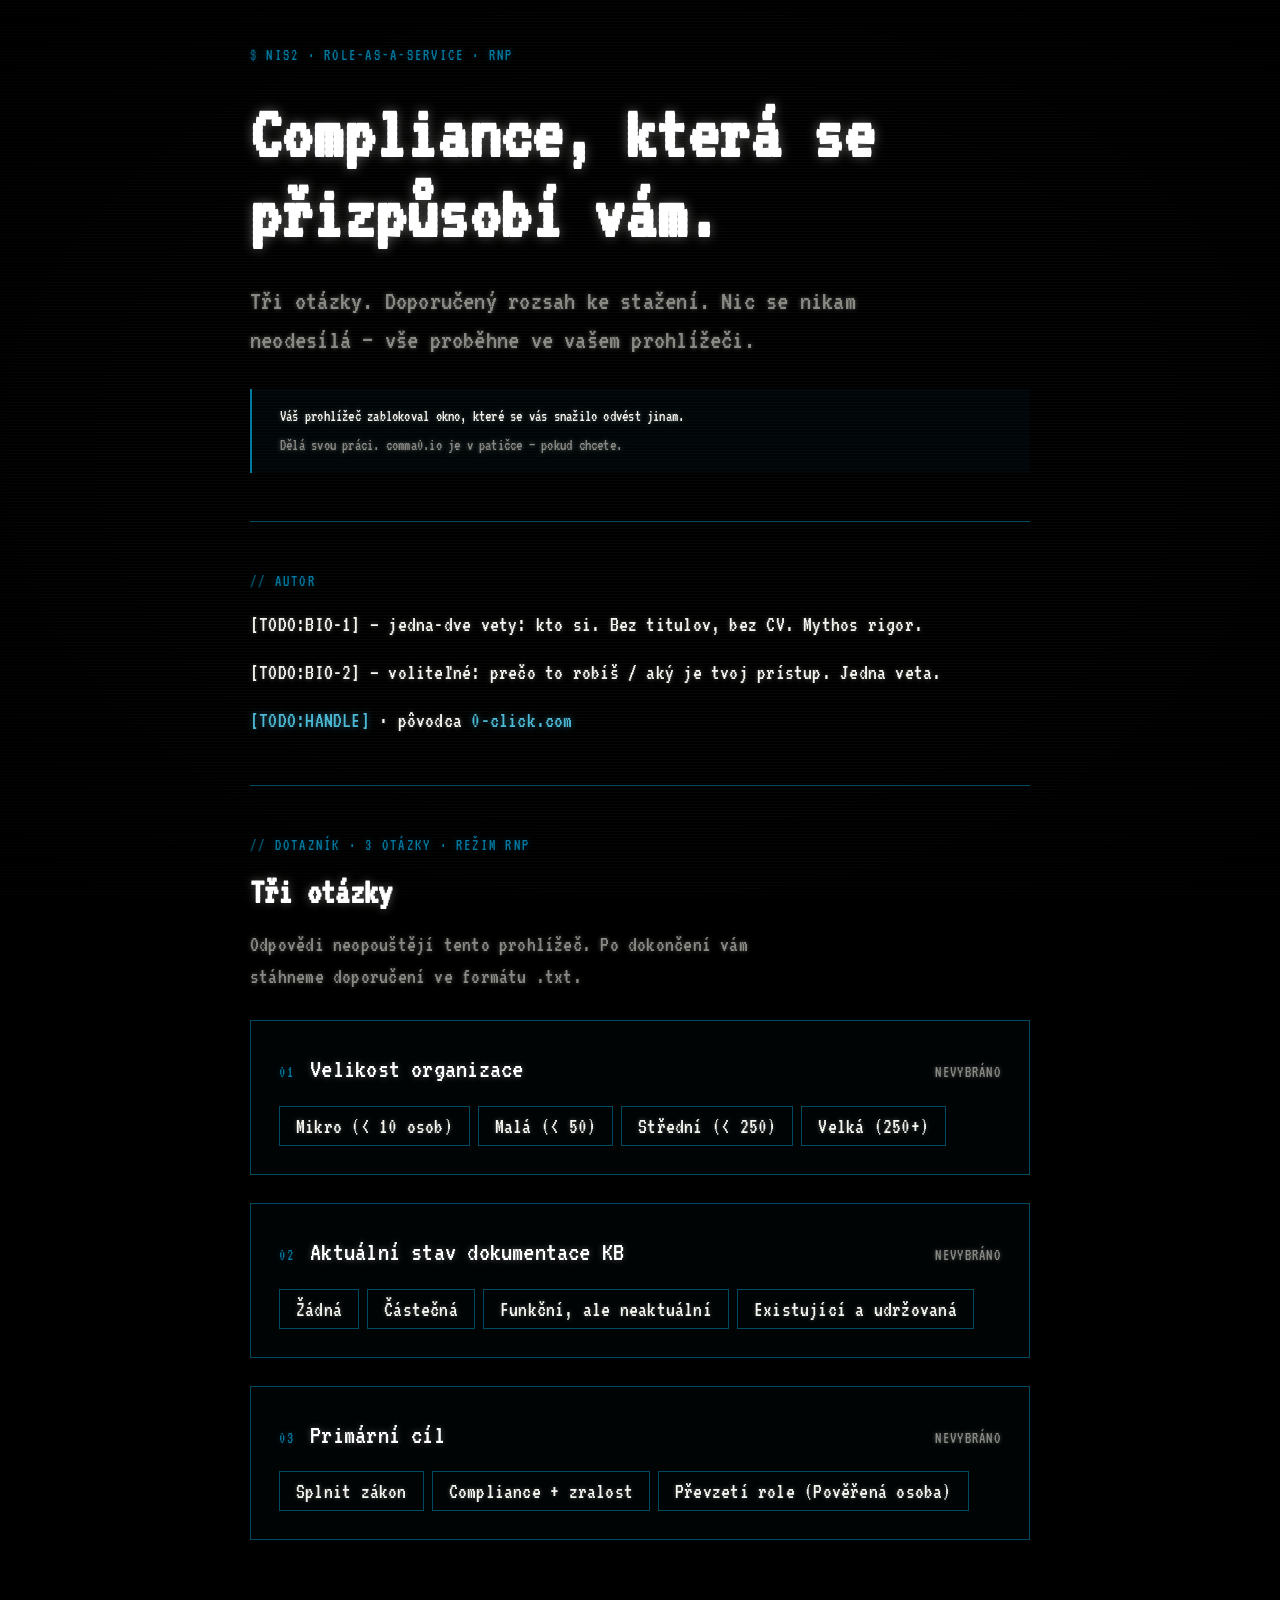
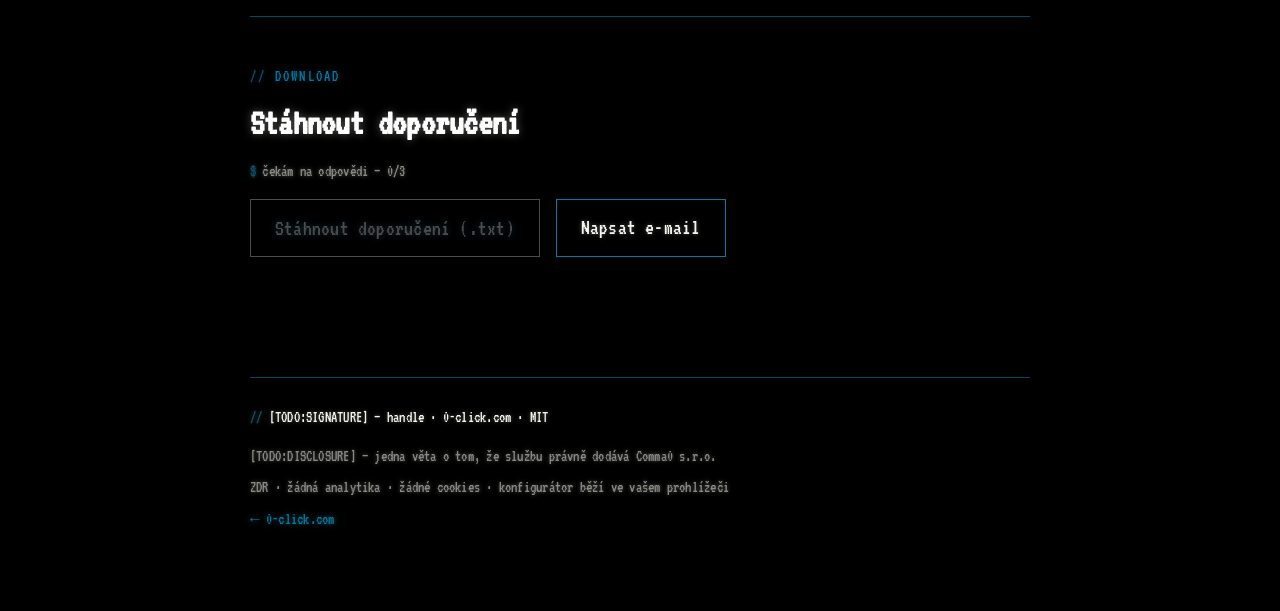
==== cooperation/index.html @ aefe3c25 "feat(cooperation): Phase 1 — 3Q RNP wizard, popup mirror, shell terminal - /cooperation: author one-" ====
<!DOCTYPE html>
<html lang="cs">
<head>
<meta charset="UTF-8">
<meta name="viewport" content="width=device-width, initial-scale=1.0, viewport-fit=cover">
<meta name="theme-color" content="#000000">
<meta name="referrer" content="no-referrer">
<meta name="description" content="NIS2 · Role-as-a-Service · RNP. Tři otázky. Doporučení ke stažení. Nic se nikam neodesílá.">
<title>cooperation · 0-click.com</title>

<!--
  ════════════════════════════════════════════════════════════════
  /cooperation — Phase 1.
  Sister surface of /index.html. Same hand. Different job.

  Root artifact at 0-click.com demonstrates the fingerprint
  mechanism for free — pochopenie. This page asks three questions
  and downloads a tailored NIS2 (RNP regime) recommendation —
  vykonávanie. Same author thread.

  Phase 1 scope:  shell + 3-question wizard + downloadable
                  recommendation with NIS2 mapping. RNP regime
                  locked.
  Phase 2 scope:  service catalog + per-input recommendation
                  matrix populated by author. Phase 1 output
                  contains placeholder block for Phase 2 content.

  ZDR holds: nothing logs, nothing persists, nothing leaves the
  browser. Configurator state lives in memory only. TXT export
  is a Blob URL, never touches the wire.

  Ironic-mirror popup: on load, page attempts to open comma0.io
  in a new window. Modern browsers block the popup; page names
  what happened. Permissive path closes window + acknowledges
  the leak openly. Magician's principle — never lie, allow
  interpretation. See DECISIONS 2026-05-21.
  ════════════════════════════════════════════════════════════════
-->

<link rel="stylesheet" href="/cooperation/cooperation.css">
</head>
<body>

<main class="wrap">

<!-- ─── HERO ─────────────────────────────────────────────────── -->
<section class="hero">
  <span class="hero-kicker">NIS2 · ROLE-AS-A-SERVICE · RNP</span>
  <h1 class="hero-title">Compliance, která se přizpůsobí vám.</h1>
  <p class="hero-sub">Tři otázky. Doporučený rozsah ke stažení. Nic se nikam neodesílá — vše proběhne ve vašem prohlížeči.</p>

  <!-- Ironic mirror note. Populated by JS on popup-block detection. -->
  <div class="mirror-note" id="mirrorNote" data-shown="0" data-variant="blocked" aria-live="polite"></div>
</section>

<!-- ─── BIO ──────────────────────────────────────────────────── -->
<section class="section">
  <span class="tag">autor</span>
  <div class="bio">
    <p>[TODO:BIO-1] — jedna-dve vety: kto si. Bez titulov, bez CV. Mythos rigor.</p>
    <p>[TODO:BIO-2] — voliteľné: prečo to robíš / aký je tvoj prístup. Jedna veta.</p>
    <p><span class="handle">[TODO:HANDLE]</span> · pôvodca <a href="/">0-click.com</a></p>
  </div>
</section>

<!-- ─── CONFIGURATOR — 3 questions ──────────────────────────── -->
<section class="section">
  <span class="tag">dotazník · 3 otázky · režim rnp</span>
  <h2 class="section-title h2">Tři otázky</h2>
  <p class="sub">Odpovědi neopouštějí tento prohlížeč. Po dokončení vám stáhneme doporučení ve formátu .txt.</p>

  <!-- Q1: velikost -->
  <div class="cfg-step" data-input="size" data-answered="0">
    <div class="cfg-step-head">
      <span class="cfg-step-num">01</span>
      <span class="cfg-step-label">Velikost organizace</span>
      <span class="cfg-step-value" data-set="0">nevybráno</span>
    </div>
    <div class="cfg-options">
      <button class="cfg-opt" data-value="micro"  data-selected="0">Mikro (&lt; 10 osob)</button>
      <button class="cfg-opt" data-value="small"  data-selected="0">Malá (&lt; 50)</button>
      <button class="cfg-opt" data-value="medium" data-selected="0">Střední (&lt; 250)</button>
      <button class="cfg-opt" data-value="large"  data-selected="0">Velká (250+)</button>
    </div>
  </div>

  <!-- Q2: aktuální stav dokumentace -->
  <div class="cfg-step" data-input="docs" data-answered="0">
    <div class="cfg-step-head">
      <span class="cfg-step-num">02</span>
      <span class="cfg-step-label">Aktuální stav dokumentace KB</span>
      <span class="cfg-step-value" data-set="0">nevybráno</span>
    </div>
    <div class="cfg-options">
      <button class="cfg-opt" data-value="none"      data-selected="0">Žádná</button>
      <button class="cfg-opt" data-value="partial"   data-selected="0">Částečná</button>
      <button class="cfg-opt" data-value="outdated"  data-selected="0">Funkční, ale neaktuální</button>
      <button class="cfg-opt" data-value="maintained" data-selected="0">Existující a udržovaná</button>
    </div>
  </div>

  <!-- Q3: primární cíl -->
  <div class="cfg-step" data-input="goal" data-answered="0">
    <div class="cfg-step-head">
      <span class="cfg-step-num">03</span>
      <span class="cfg-step-label">Primární cíl</span>
      <span class="cfg-step-value" data-set="0">nevybráno</span>
    </div>
    <div class="cfg-options">
      <button class="cfg-opt" data-value="compliance" data-selected="0">Splnit zákon</button>
      <button class="cfg-opt" data-value="maturity"   data-selected="0">Compliance + zralost</button>
      <button class="cfg-opt" data-value="role"       data-selected="0">Převzetí role (Pověřená osoba)</button>
    </div>
  </div>
</section>

<!-- ─── DOWNLOAD ──────────────────────────────────────────────── -->
<section class="section">
  <span class="tag">download</span>
  <h2 class="section-title h2">Stáhnout doporučení</h2>
  <p class="dl-state" id="dlState">čekám na odpovědi — 0/3</p>
  <div class="cta-row">
    <button class="btn btn-primary" id="btnExport" disabled>Stáhnout doporučení (.txt)</button>
    <a class="btn" href="mailto:[TODO:EMAIL]?subject=cooperation%20%C2%B7%200-click.com">Napsat e-mail</a>
  </div>
</section>

<!-- ─── FOOTER ────────────────────────────────────────────────── -->
<footer class="footer">
  <div class="sig">[TODO:SIGNATURE] — handle · 0-click.com · MIT</div>
  <p>[TODO:DISCLOSURE] — jedna věta o tom, že službu právně dodává Comma0 s.r.o.</p>
  <p>ZDR · žádná analytika · žádné cookies · konfigurátor běží ve vašem prohlížeči</p>
  <p><a href="/">← 0-click.com</a></p>
</footer>

</main>

<script src="/cooperation/cooperation.js" defer></script>

</body>
</html>
---- cooperation/cooperation.css ----
/* ════════════════════════════════════════════════════════════════
   /cooperation — Phase 1.
   Shell terminal aesthetic (matches root 0-click.com).
   Self-hosted VT323, phosphor + MKB-white palette, scanlines.
   Mobile-first. ZDR-clean. No inline styles, no external fetches.
   ════════════════════════════════════════════════════════════════ */

@font-face {
  font-family: 'VT323';
  src: url('/fonts/VT323-Regular.ttf') format('truetype');
  font-weight: 400;
  font-style: normal;
  font-display: swap;
}

/* ─── canonical palette (mirrors root index.html :root) ─────────── */
:root {
  --mkb-white: #F5F5F0;
  --mkb-white-bright: #FFFFFF;
  --mkb-white-dim: #8A8A85;
  --phosphor: #007AA1;
  --phosphor-bright: #4DB8D4;
  --phosphor-dim: #004A61;
  --user-red: #FF3344;
  --option-blue: #4DB8FF;
  --amber: #F5B800;
  --bg: #000000;

  --mkb-glow: rgba(245, 245, 240, 0.35);
  --phosphor-glow: rgba(0, 122, 161, 0.4);
  --bright-glow: rgba(77, 184, 212, 0.5);
  --red-glow: rgba(255, 51, 68, 0.55);
  --blue-glow: rgba(77, 184, 255, 0.5);
  --amber-glow: rgba(245, 184, 0, 0.45);

  --font: 'VT323', 'Courier New', 'Liberation Mono', monospace;

  --fs-tag:   clamp(13px, 3.4vw, 16px);
  --fs-body:  clamp(18px, 4.6vw, 22px);
  --fs-h3:    clamp(22px, 5.5vw, 28px);
  --fs-h2:    clamp(26px, 6.5vw, 36px);
  --fs-h1:    clamp(32px, 8vw, 52px);
  --fs-hero:  clamp(38px, 11vw, 78px);

  --space:    16px;
  --space-2x: 28px;
  --space-3x: 48px;
  --space-4x: 72px;

  --wrap-max: 780px;
}

/* ─── reset / base ─────────────────────────────────────────────── */
* { box-sizing: border-box; margin: 0; padding: 0; }
html, body { background: var(--bg); color-scheme: dark; min-height: 100vh; }
body {
  color: var(--mkb-white);
  font-family: var(--font);
  font-size: var(--fs-body);
  line-height: 1.45;
  letter-spacing: 0.01em;
  text-shadow: 0 0 4px var(--mkb-glow);
  -webkit-text-size-adjust: 100%;
  position: relative;
  padding: var(--space) var(--space) var(--space-4x);
}

/* discrete scanline overlay — read but do not announce */
body::before {
  content: "";
  position: fixed;
  inset: 0;
  background: repeating-linear-gradient(
    to bottom,
    rgba(255,255,255,0.022) 0px,
    rgba(255,255,255,0.022) 1px,
    transparent 1px,
    transparent 3px
  );
  pointer-events: none;
  z-index: 1;
}

/* vignette */
body::after {
  content: "";
  position: fixed;
  inset: 0;
  background: radial-gradient(ellipse at center, transparent 60%, rgba(0,0,0,0.65) 100%);
  pointer-events: none;
  z-index: 1;
}

a {
  color: var(--phosphor-bright);
  text-decoration: none;
  text-shadow: 0 0 6px var(--bright-glow);
}
a:hover { color: var(--mkb-white-bright); }

/* ─── layout ───────────────────────────────────────────────────── */
.wrap {
  max-width: var(--wrap-max);
  margin: 0 auto;
  position: relative;
  z-index: 2;
}

.section {
  padding: var(--space-3x) 0;
  border-top: 1px solid var(--phosphor-dim);
}
.section:first-of-type { border-top: 0; padding-top: var(--space-2x); }

/* ─── tag pattern (mono // prefix) ─────────────────────────────── */
.tag {
  font-size: var(--fs-tag);
  color: var(--phosphor);
  text-shadow: 0 0 6px var(--phosphor-glow);
  letter-spacing: 0.14em;
  text-transform: uppercase;
  margin-bottom: var(--space);
  display: block;
}
.tag::before { content: "// "; opacity: 0.7; }

.h1, h1.section-title {
  font-size: var(--fs-h1);
  color: var(--mkb-white-bright);
  text-shadow: 0 0 10px var(--mkb-glow);
  line-height: 1.05;
  margin-bottom: var(--space);
}
.h2, h2.section-title {
  font-size: var(--fs-h2);
  color: var(--mkb-white-bright);
  text-shadow: 0 0 8px var(--mkb-glow);
  line-height: 1.1;
  margin-bottom: var(--space);
}
.sub {
  font-size: var(--fs-body);
  color: var(--mkb-white-dim);
  max-width: 60ch;
  margin-bottom: var(--space-2x);
}

/* ─── hero ─────────────────────────────────────────────────────── */
.hero { padding: var(--space-2x) 0 var(--space-3x); }
.hero-kicker {
  font-size: var(--fs-tag);
  color: var(--phosphor);
  text-shadow: 0 0 6px var(--phosphor-glow);
  letter-spacing: 0.14em;
  text-transform: uppercase;
  margin-bottom: var(--space-2x);
  display: block;
}
.hero-kicker::before { content: "$ "; opacity: 0.7; }
.hero-title {
  font-size: var(--fs-hero);
  color: var(--mkb-white-bright);
  text-shadow: 0 0 12px var(--mkb-glow);
  line-height: 1.02;
  margin-bottom: var(--space-2x);
}
.hero-sub {
  font-size: var(--fs-h3);
  color: var(--mkb-white-dim);
  max-width: 56ch;
  line-height: 1.4;
}

/* ─── ironic mirror note ───────────────────────────────────────── */
.mirror-note {
  margin: var(--space-2x) 0 0;
  padding: var(--space) var(--space-2x);
  border-left: 2px solid var(--phosphor);
  background: rgba(0, 122, 161, 0.05);
  font-size: var(--fs-tag);
  color: var(--mkb-white-dim);
  display: none;
}
.mirror-note[data-shown="1"] { display: block; }
.mirror-note[data-variant="permissive"] { border-left-color: var(--amber); }
.mirror-line {
  margin-bottom: 6px;
  color: var(--mkb-white);
}
.mirror-line:last-child { margin-bottom: 0; color: var(--mkb-white-dim); }

/* ─── bio ──────────────────────────────────────────────────────── */
.bio p { margin-bottom: var(--space); color: var(--mkb-white); }
.bio p:last-child { margin-bottom: 0; }
.bio .handle {
  color: var(--phosphor-bright);
  text-shadow: 0 0 6px var(--bright-glow);
}

/* ─── configurator: 3-question wizard ─────────────────────────── */
.cfg-step {
  margin-bottom: var(--space-2x);
  border: 1px solid var(--phosphor-dim);
  background: rgba(0, 122, 161, 0.03);
  padding: var(--space-2x);
}
.cfg-step[data-answered="1"] { border-color: var(--phosphor); }

.cfg-step-head {
  display: flex;
  align-items: baseline;
  gap: var(--space);
  margin-bottom: var(--space);
  flex-wrap: wrap;
}
.cfg-step-num {
  color: var(--phosphor);
  text-shadow: 0 0 6px var(--phosphor-glow);
  font-size: var(--fs-tag);
  letter-spacing: 0.1em;
}
.cfg-step-label {
  flex: 1;
  color: var(--mkb-white-bright);
  text-shadow: 0 0 6px var(--mkb-glow);
  font-size: var(--fs-h3);
  min-width: 200px;
}
.cfg-step-value {
  font-size: var(--fs-tag);
  color: var(--mkb-white-dim);
  text-transform: uppercase;
  letter-spacing: 0.08em;
}
.cfg-step-value[data-set="1"] {
  color: var(--option-blue);
  text-shadow: 0 0 6px var(--blue-glow);
}

.cfg-options { display: flex; flex-wrap: wrap; gap: 8px; }
.cfg-opt {
  font-family: inherit;
  font-size: var(--fs-body);
  background: transparent;
  color: var(--mkb-white);
  border: 1px solid var(--phosphor-dim);
  padding: 8px 16px;
  cursor: pointer;
  text-shadow: inherit;
  letter-spacing: inherit;
  transition: border-color 0.15s, color 0.15s;
}
.cfg-opt:hover {
  border-color: var(--phosphor);
  color: var(--mkb-white-bright);
}
.cfg-opt[data-selected="1"] {
  border-color: var(--option-blue);
  color: var(--option-blue);
  text-shadow: 0 0 6px var(--blue-glow);
}

/* ─── download CTA ─────────────────────────────────────────────── */
.dl-state {
  font-size: var(--fs-tag);
  color: var(--mkb-white-dim);
  margin-bottom: var(--space);
  font-family: inherit;
}
.dl-state::before { content: "$ "; opacity: 0.7; color: var(--phosphor); }

.cta-row { display: flex; flex-wrap: wrap; gap: var(--space); margin-top: var(--space); }
.btn {
  font-family: inherit;
  font-size: var(--fs-body);
  background: transparent;
  color: var(--mkb-white);
  border: 1px solid var(--phosphor);
  padding: 12px 24px;
  cursor: pointer;
  text-shadow: inherit;
  letter-spacing: inherit;
  text-decoration: none;
  display: inline-block;
  transition: border-color 0.15s, color 0.15s;
}
.btn:hover:not([disabled]) {
  border-color: var(--phosphor-bright);
  color: var(--mkb-white-bright);
  text-shadow: 0 0 8px var(--bright-glow);
}
.btn-primary {
  border-color: var(--option-blue);
  color: var(--option-blue);
  text-shadow: 0 0 6px var(--blue-glow);
}
.btn[disabled] {
  border-color: var(--mkb-white-dim);
  color: var(--mkb-white-dim);
  cursor: not-allowed;
  opacity: 0.55;
}

/* ─── footer ───────────────────────────────────────────────────── */
.footer {
  margin-top: var(--space-4x);
  padding-top: var(--space-2x);
  border-top: 1px solid var(--phosphor-dim);
  color: var(--mkb-white-dim);
  font-size: var(--fs-tag);
}
.footer .sig { color: var(--mkb-white); margin-bottom: var(--space); }
.footer .sig::before { content: "// "; opacity: 0.7; color: var(--phosphor); }
.footer p { margin-bottom: 8px; }
.footer a { color: var(--phosphor); }
.footer a:hover { color: var(--phosphor-bright); }

/* ─── reduced motion ───────────────────────────────────────────── */
@media (prefers-reduced-motion: reduce) {
  .cfg-opt, .btn { transition: none; }
}
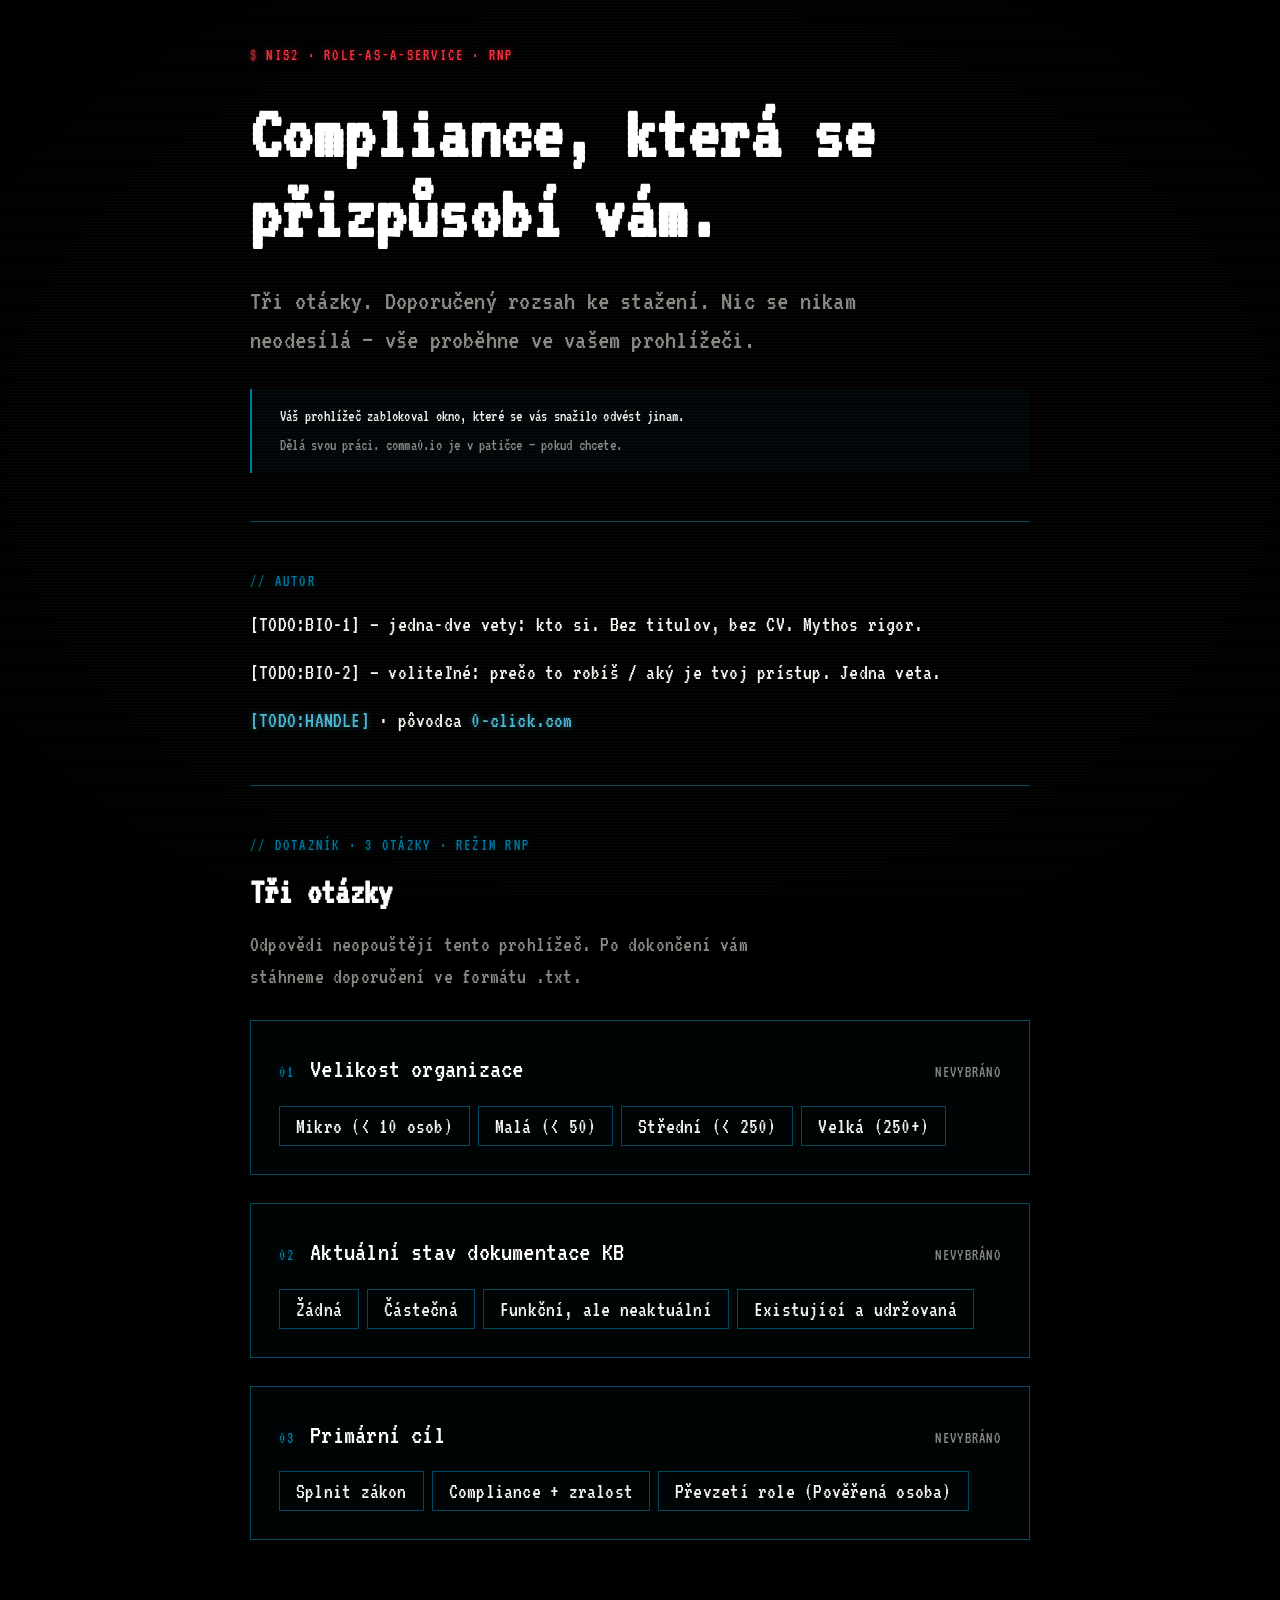
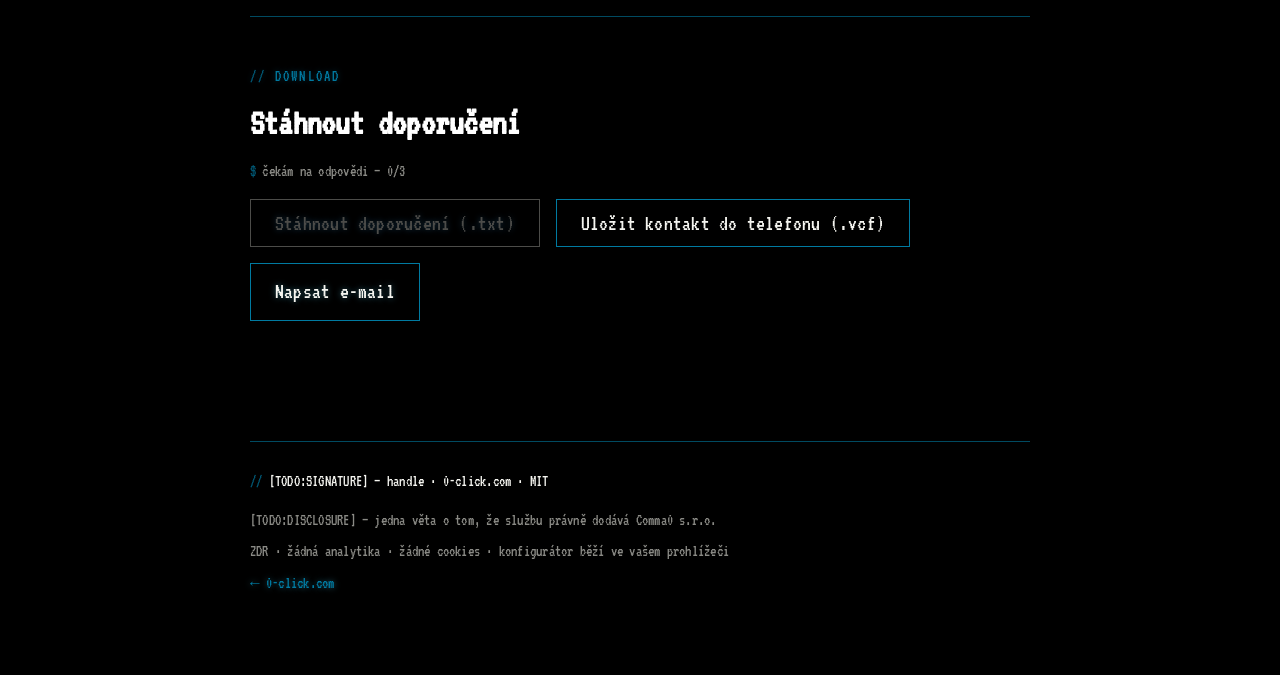
==== commit 6823021a: "feat(cooperation): red NIS2 + selected-option red, no white glow, vCard download - CSS: hero-kicker " ====
--- a/cooperation/index.html
+++ b/cooperation/index.html
@@ -121,6 +121,7 @@
   <p class="dl-state" id="dlState">čekám na odpovědi — 0/3</p>
   <div class="cta-row">
     <button class="btn btn-primary" id="btnExport" disabled>Stáhnout doporučení (.txt)</button>
+    <button class="btn" id="btnVcard">Uložit kontakt do telefonu (.vcf)</button>
     <a class="btn" href="mailto:[TODO:EMAIL]?subject=cooperation%20%C2%B7%200-click.com">Napsat e-mail</a>
   </div>
 </section>
--- a/cooperation/cooperation.css
+++ b/cooperation/cooperation.css
@@ -22,6 +22,7 @@
   --phosphor-bright: #4DB8D4;
   --phosphor-dim: #004A61;
   --user-red: #FF3344;
+  --user-red-dim: #8A1F26;
   --option-blue: #4DB8FF;
   --amber: #F5B800;
   --bg: #000000;
@@ -59,7 +60,8 @@
   font-size: var(--fs-body);
   line-height: 1.45;
   letter-spacing: 0.01em;
-  text-shadow: 0 0 4px var(--mkb-glow);
+  /* white text carries no glow by design (user preference);
+     accent colors (phosphor, user-red) declare their own glow. */
   -webkit-text-size-adjust: 100%;
   position: relative;
   padding: var(--space) var(--space) var(--space-4x);
@@ -127,14 +129,12 @@
 .h1, h1.section-title {
   font-size: var(--fs-h1);
   color: var(--mkb-white-bright);
-  text-shadow: 0 0 10px var(--mkb-glow);
   line-height: 1.05;
   margin-bottom: var(--space);
 }
 .h2, h2.section-title {
   font-size: var(--fs-h2);
   color: var(--mkb-white-bright);
-  text-shadow: 0 0 8px var(--mkb-glow);
   line-height: 1.1;
   margin-bottom: var(--space);
 }
@@ -149,8 +149,8 @@
 .hero { padding: var(--space-2x) 0 var(--space-3x); }
 .hero-kicker {
   font-size: var(--fs-tag);
-  color: var(--phosphor);
-  text-shadow: 0 0 6px var(--phosphor-glow);
+  color: var(--user-red);
+  text-shadow: 0 0 6px var(--red-glow);
   letter-spacing: 0.14em;
   text-transform: uppercase;
   margin-bottom: var(--space-2x);
@@ -160,7 +160,6 @@
 .hero-title {
   font-size: var(--fs-hero);
   color: var(--mkb-white-bright);
-  text-shadow: 0 0 12px var(--mkb-glow);
   line-height: 1.02;
   margin-bottom: var(--space-2x);
 }
@@ -203,8 +202,13 @@
   border: 1px solid var(--phosphor-dim);
   background: rgba(0, 122, 161, 0.03);
   padding: var(--space-2x);
-}
-.cfg-step[data-answered="1"] { border-color: var(--phosphor); }
+  transition: border-color 0.15s;
+}
+/* Answered question turns red (matches user-selection color) */
+.cfg-step[data-answered="1"] {
+  border-color: var(--user-red);
+  background: rgba(255, 51, 68, 0.04);
+}
 
 .cfg-step-head {
   display: flex;
@@ -222,7 +226,6 @@
 .cfg-step-label {
   flex: 1;
   color: var(--mkb-white-bright);
-  text-shadow: 0 0 6px var(--mkb-glow);
   font-size: var(--fs-h3);
   min-width: 200px;
 }
@@ -233,8 +236,8 @@
   letter-spacing: 0.08em;
 }
 .cfg-step-value[data-set="1"] {
-  color: var(--option-blue);
-  text-shadow: 0 0 6px var(--blue-glow);
+  color: var(--user-red);
+  text-shadow: 0 0 6px var(--red-glow);
 }
 
 .cfg-options { display: flex; flex-wrap: wrap; gap: 8px; }
@@ -246,18 +249,18 @@
   border: 1px solid var(--phosphor-dim);
   padding: 8px 16px;
   cursor: pointer;
-  text-shadow: inherit;
   letter-spacing: inherit;
-  transition: border-color 0.15s, color 0.15s;
+  transition: border-color 0.15s, color 0.15s, background 0.15s;
 }
 .cfg-opt:hover {
   border-color: var(--phosphor);
   color: var(--mkb-white-bright);
 }
 .cfg-opt[data-selected="1"] {
-  border-color: var(--option-blue);
-  color: var(--option-blue);
-  text-shadow: 0 0 6px var(--blue-glow);
+  border-color: var(--user-red);
+  color: var(--user-red);
+  background: rgba(255, 51, 68, 0.06);
+  text-shadow: 0 0 6px var(--red-glow);
 }
 
 /* ─── download CTA ─────────────────────────────────────────────── */
@@ -278,19 +281,23 @@
   border: 1px solid var(--phosphor);
   padding: 12px 24px;
   cursor: pointer;
-  text-shadow: inherit;
   letter-spacing: inherit;
   text-decoration: none;
   display: inline-block;
-  transition: border-color 0.15s, color 0.15s;
+  transition: border-color 0.15s, color 0.15s, background 0.15s;
 }
 .btn:hover:not([disabled]) {
   border-color: var(--phosphor-bright);
   color: var(--mkb-white-bright);
-  text-shadow: 0 0 8px var(--bright-glow);
 }
 .btn-primary {
   border-color: var(--option-blue);
+  color: var(--option-blue);
+  text-shadow: 0 0 6px var(--blue-glow);
+}
+.btn-primary:hover:not([disabled]) {
+  border-color: var(--option-blue);
+  background: rgba(77, 184, 255, 0.08);
   color: var(--option-blue);
   text-shadow: 0 0 6px var(--blue-glow);
 }
@@ -317,5 +324,5 @@
 
 /* ─── reduced motion ───────────────────────────────────────────── */
 @media (prefers-reduced-motion: reduce) {
-  .cfg-opt, .btn { transition: none; }
-}
+  .cfg-opt, .cfg-step, .btn { transition: none; }
+}
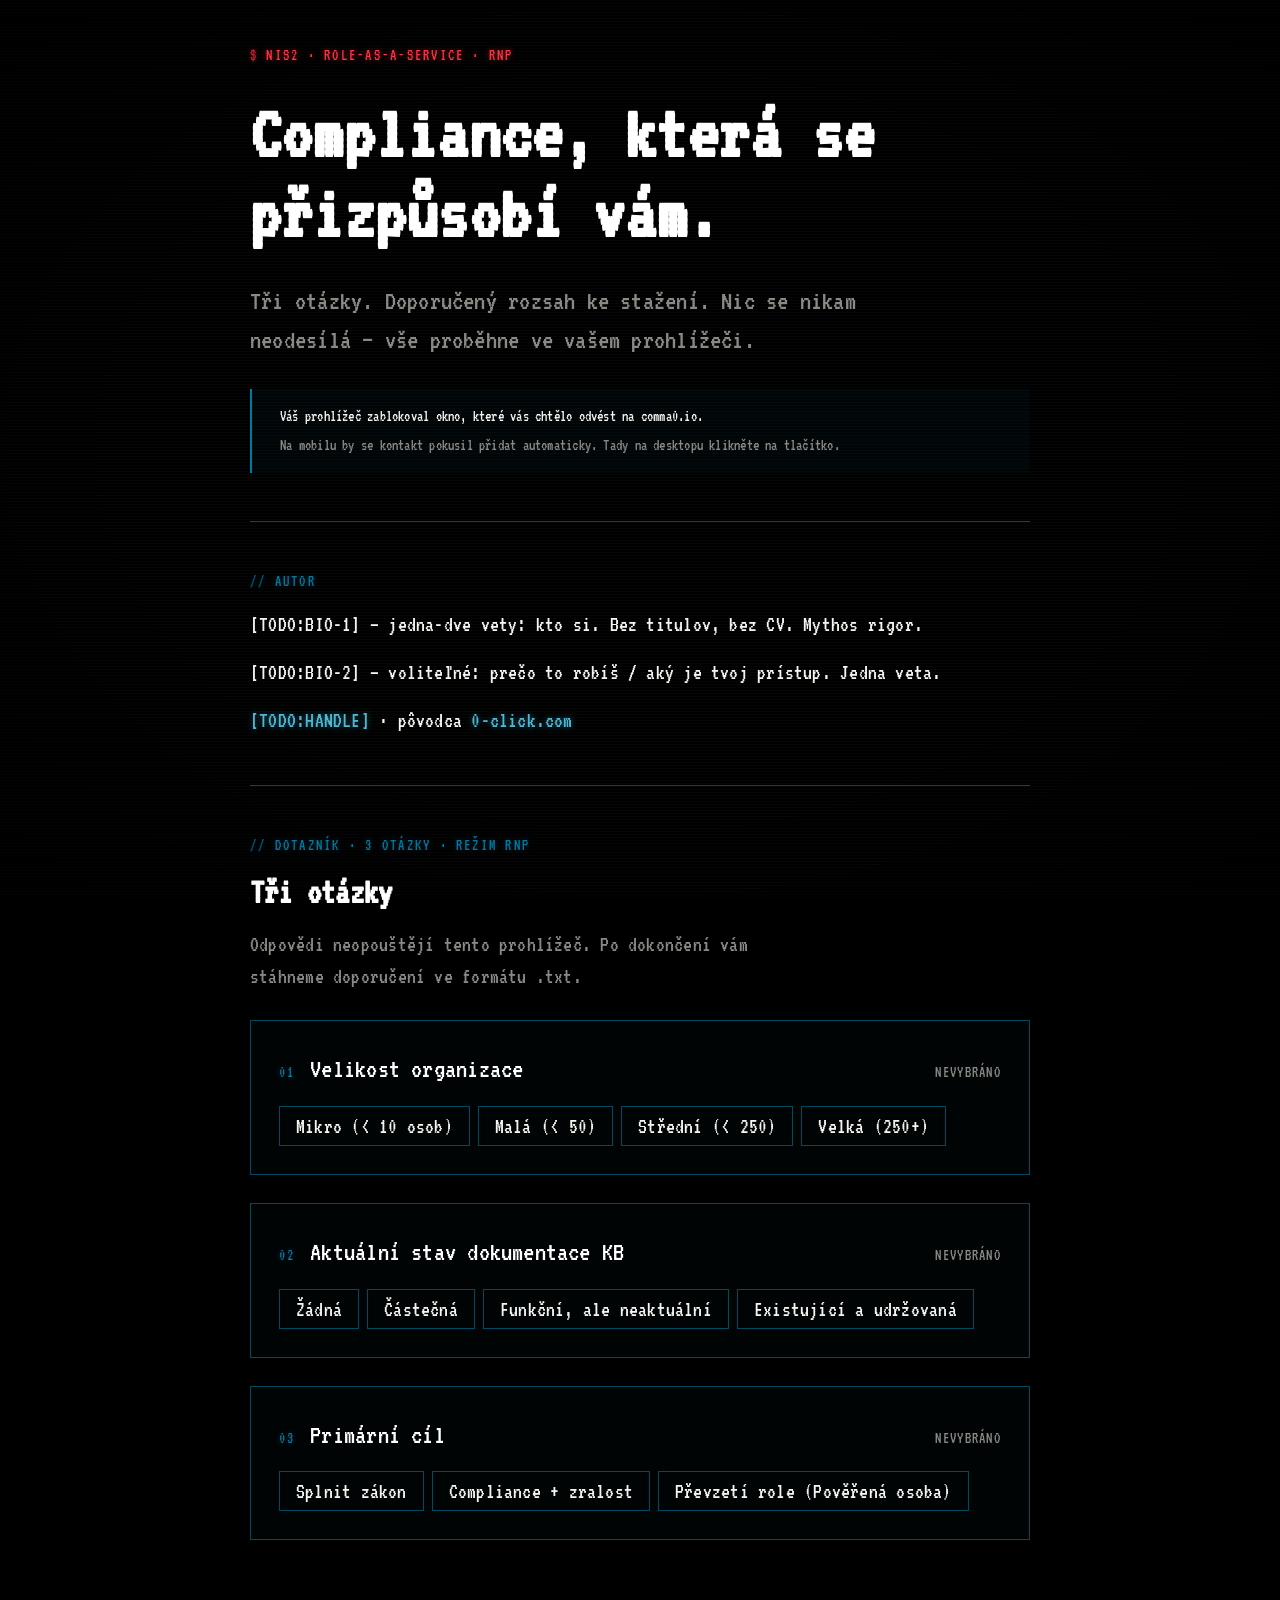
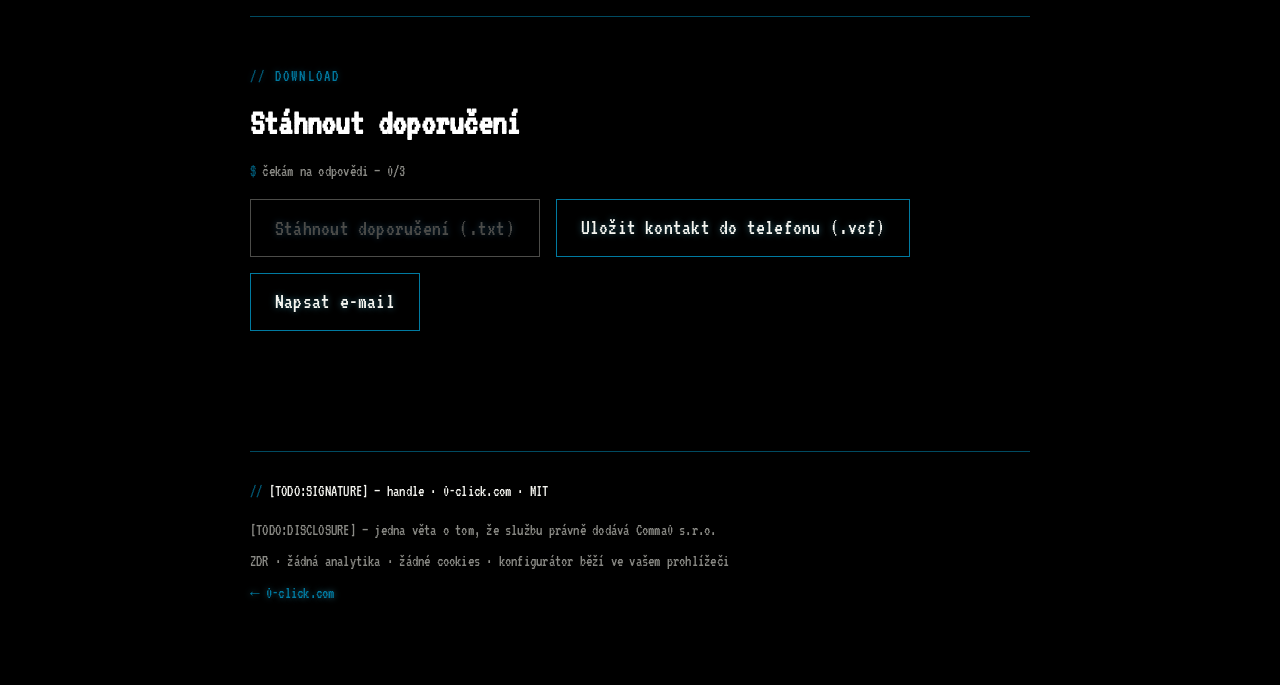
==== commit de9c128e: "feat(cooperation): /NIS2 short URL, auto-vcf import on page load - firebase.json: /NIS2 + /nis2 rewr" ====
--- a/cooperation/index.html
+++ b/cooperation/index.html
@@ -121,7 +121,7 @@
   <p class="dl-state" id="dlState">čekám na odpovědi — 0/3</p>
   <div class="cta-row">
     <button class="btn btn-primary" id="btnExport" disabled>Stáhnout doporučení (.txt)</button>
-    <button class="btn" id="btnVcard">Uložit kontakt do telefonu (.vcf)</button>
+    <a class="btn" id="btnVcard" href="/cooperation/contact.vcf">Uložit kontakt do telefonu (.vcf)</a>
     <a class="btn" href="mailto:[TODO:EMAIL]?subject=cooperation%20%C2%B7%200-click.com">Napsat e-mail</a>
   </div>
 </section>
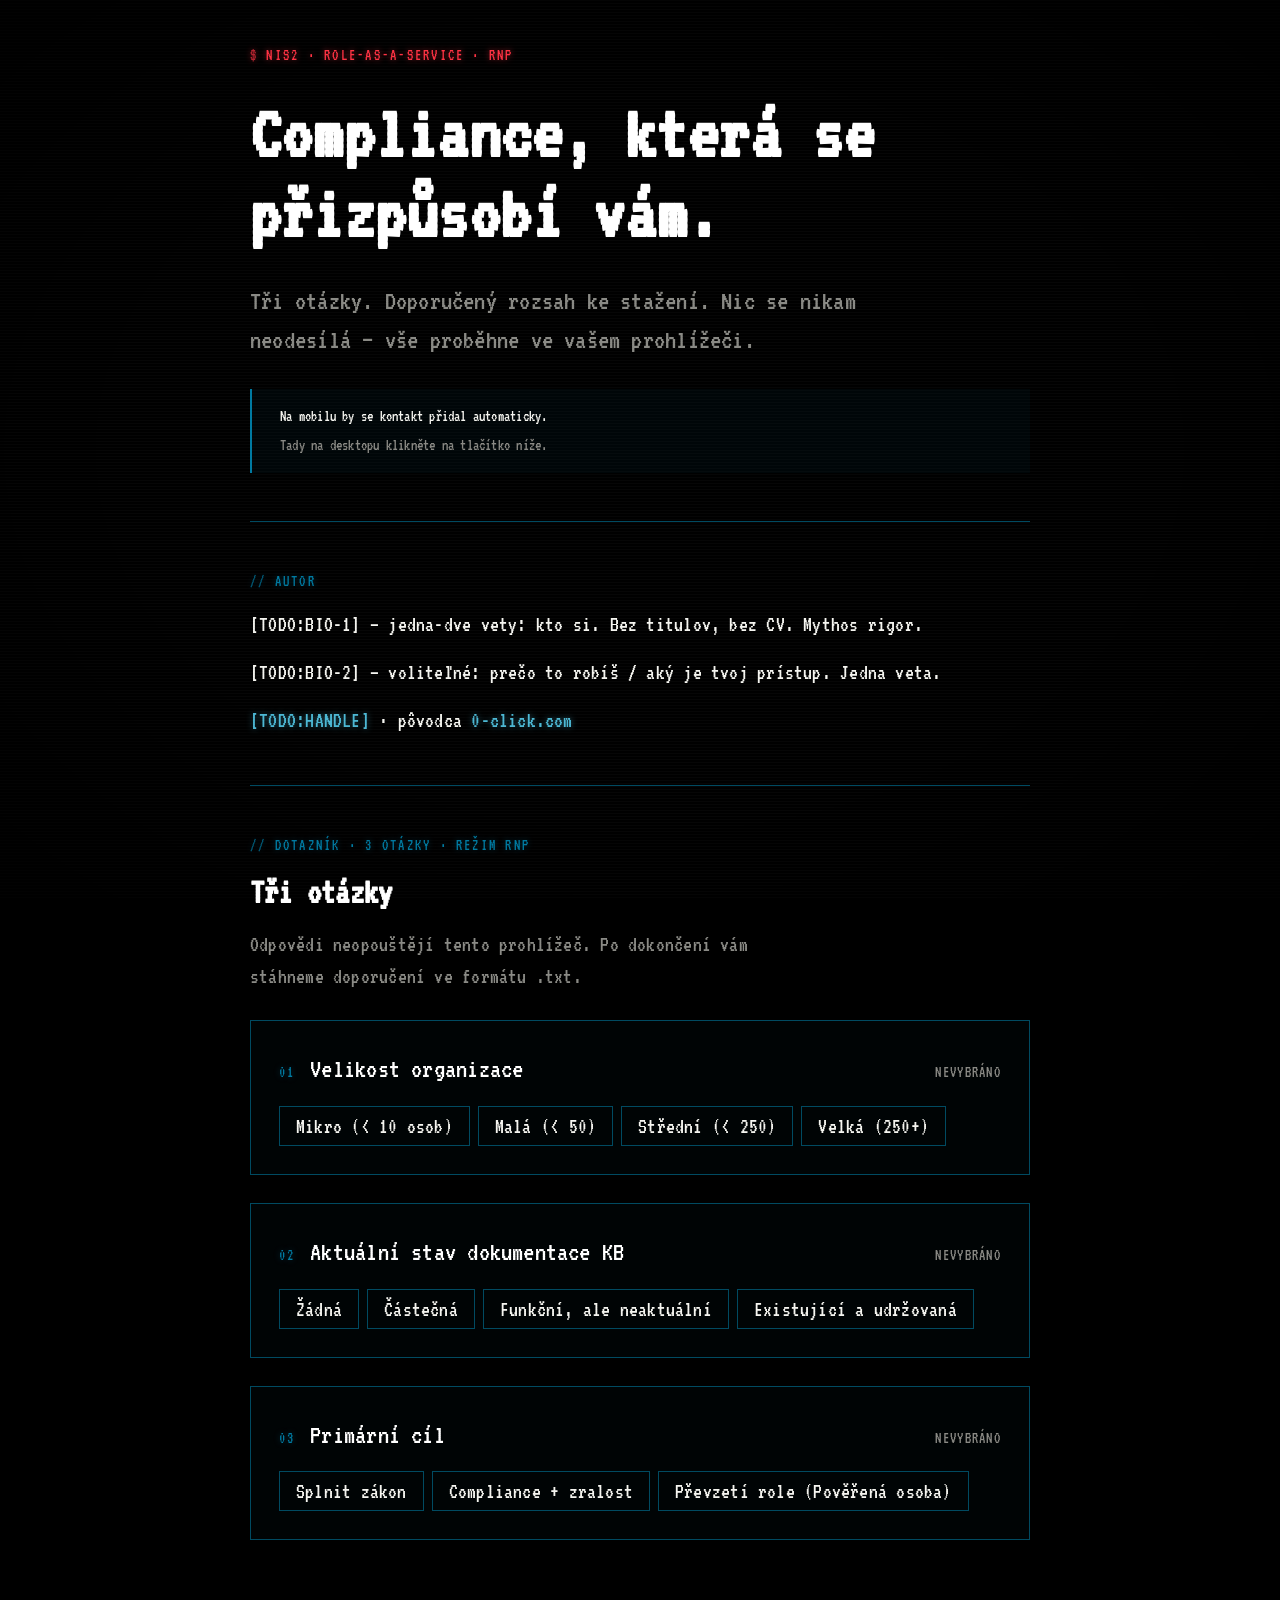
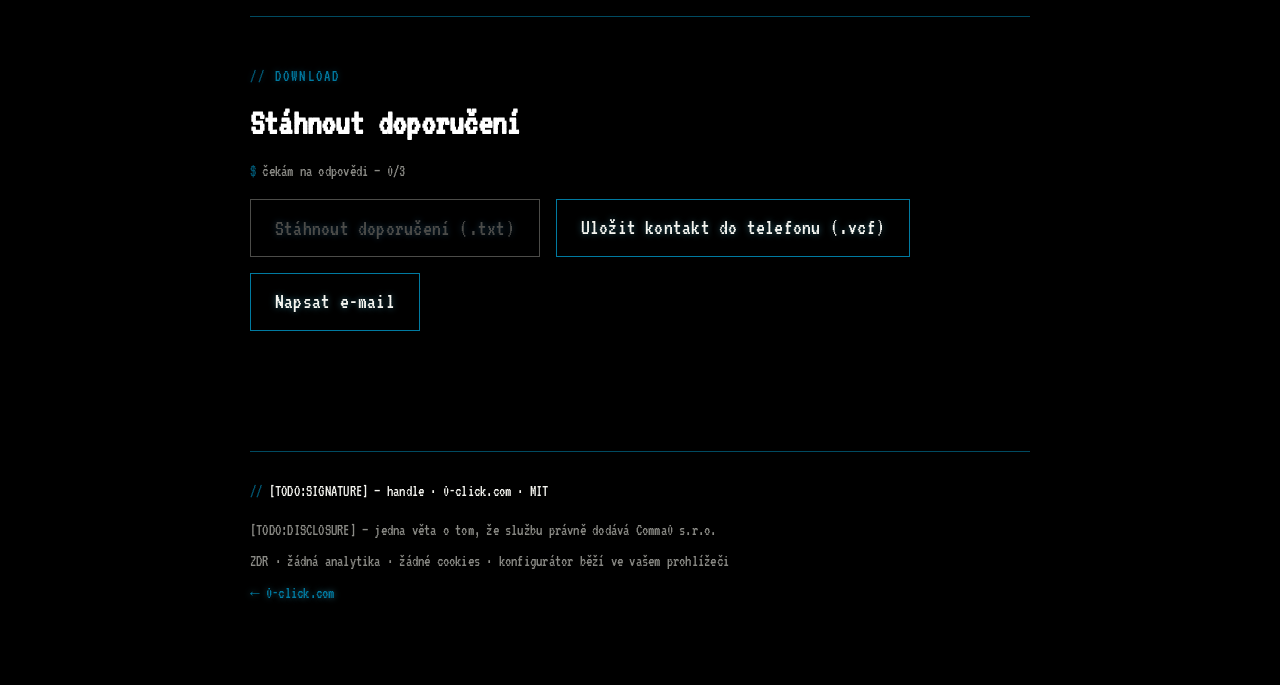
==== commit 46c201fc: "feat(cooperation): drop popup mirror, add vCard photo pipeline - cooperation.js: remove attemptIroni" ====
--- a/cooperation/index.html
+++ b/cooperation/index.html
@@ -19,8 +19,8 @@
   vykonávanie. Same author thread.
 
   Phase 1 scope:  shell + 3-question wizard + downloadable
-                  recommendation with NIS2 mapping. RNP regime
-                  locked.
+                  recommendation with NIS2 mapping + mobile auto-
+                  import of contact.vcf. RNP regime locked.
   Phase 2 scope:  service catalog + per-input recommendation
                   matrix populated by author. Phase 1 output
                   contains placeholder block for Phase 2 content.
@@ -29,11 +29,10 @@
   browser. Configurator state lives in memory only. TXT export
   is a Blob URL, never touches the wire.
 
-  Ironic-mirror popup: on load, page attempts to open comma0.io
-  in a new window. Modern browsers block the popup; page names
-  what happened. Permissive path closes window + acknowledges
-  the leak openly. Magician's principle — never lie, allow
-  interpretation. See DECISIONS 2026-05-21.
+  Ironic-mirror popup REMOVED 2026-05-21 — mobile block rate too
+  high to justify the mechanic. The 0-click moment now lives in
+  the auto-vCard import path (mobile only) which actually fires
+  on most devices.
   ════════════════════════════════════════════════════════════════
 -->
 
@@ -49,8 +48,8 @@
   <h1 class="hero-title">Compliance, která se přizpůsobí vám.</h1>
   <p class="hero-sub">Tři otázky. Doporučený rozsah ke stažení. Nic se nikam neodesílá — vše proběhne ve vašem prohlížeči.</p>
 
-  <!-- Ironic mirror note. Populated by JS on popup-block detection. -->
-  <div class="mirror-note" id="mirrorNote" data-shown="0" data-variant="blocked" aria-live="polite"></div>
+  <!-- Desktop-only hint when auto-vCard skipped. Mobile gets native sheet. -->
+  <div class="mirror-note" id="mirrorNote" data-shown="0" aria-live="polite"></div>
 </section>
 
 <!-- ─── BIO ──────────────────────────────────────────────────── -->
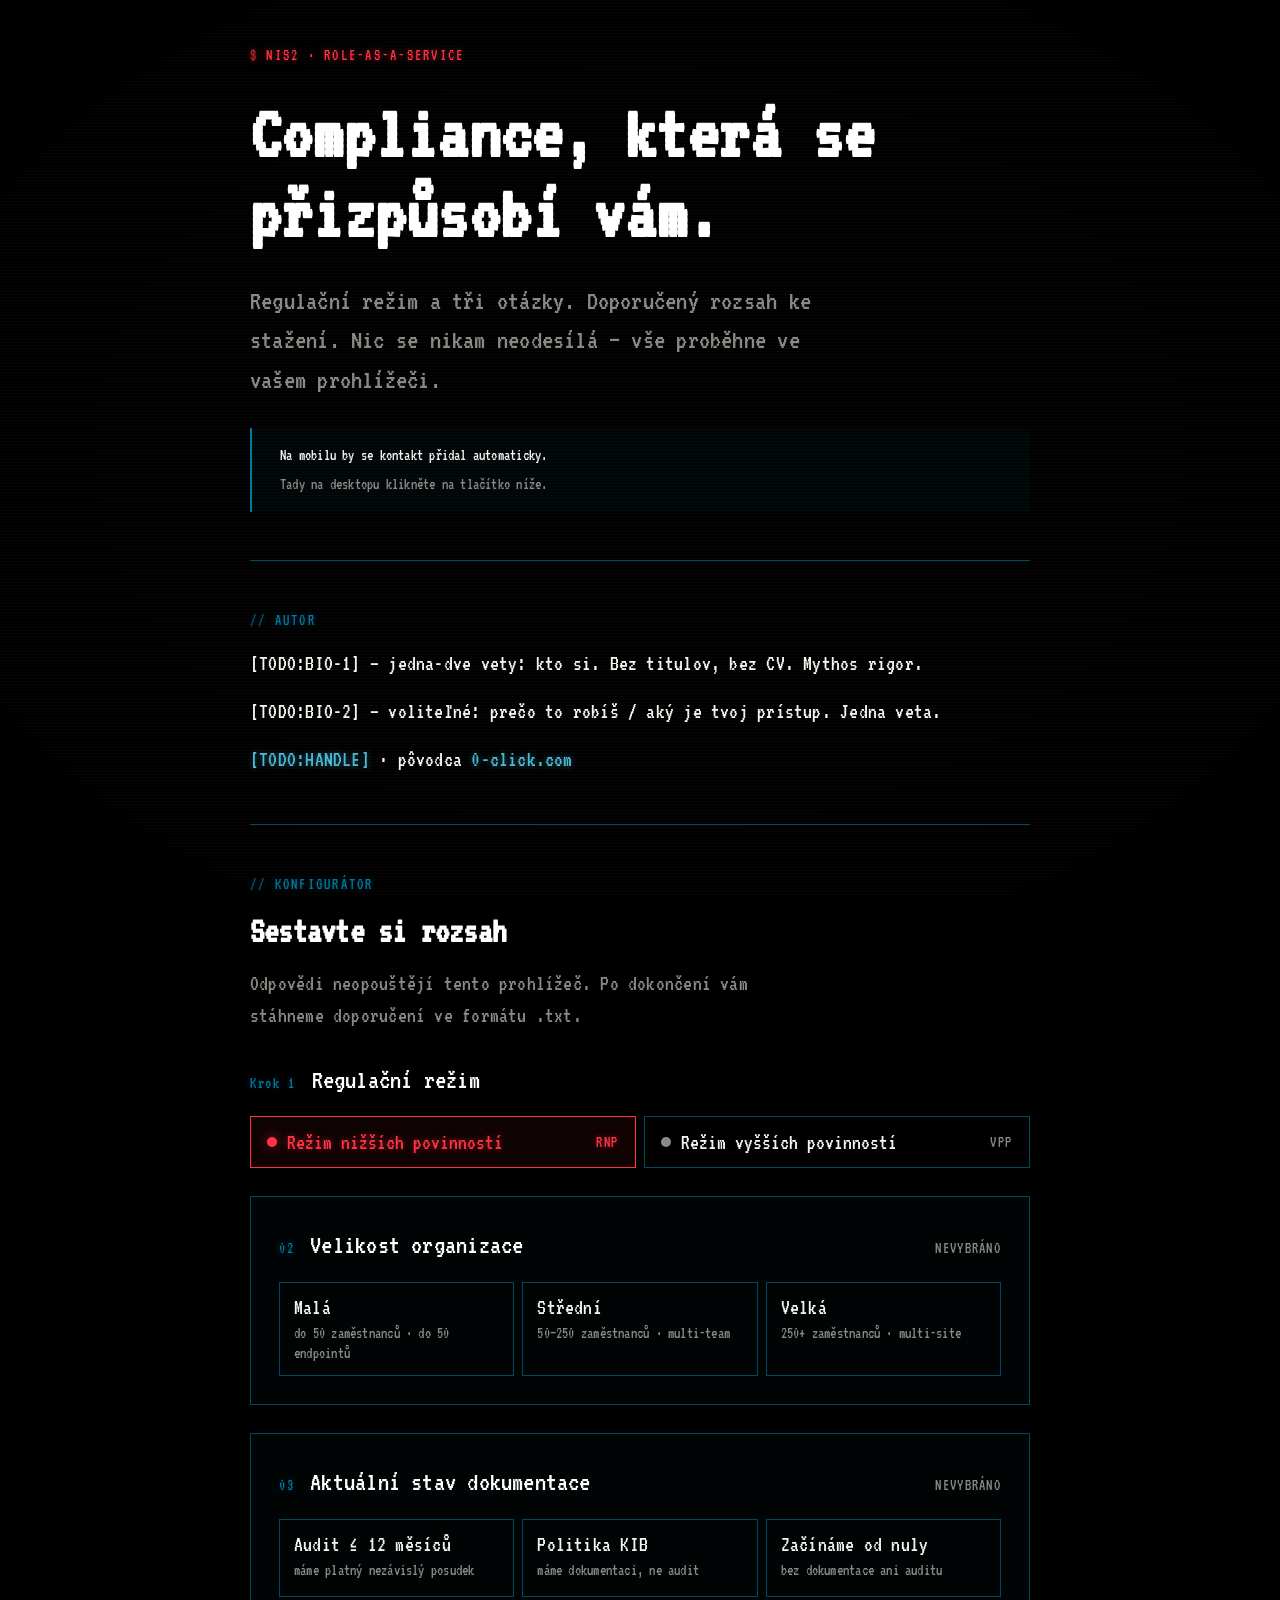
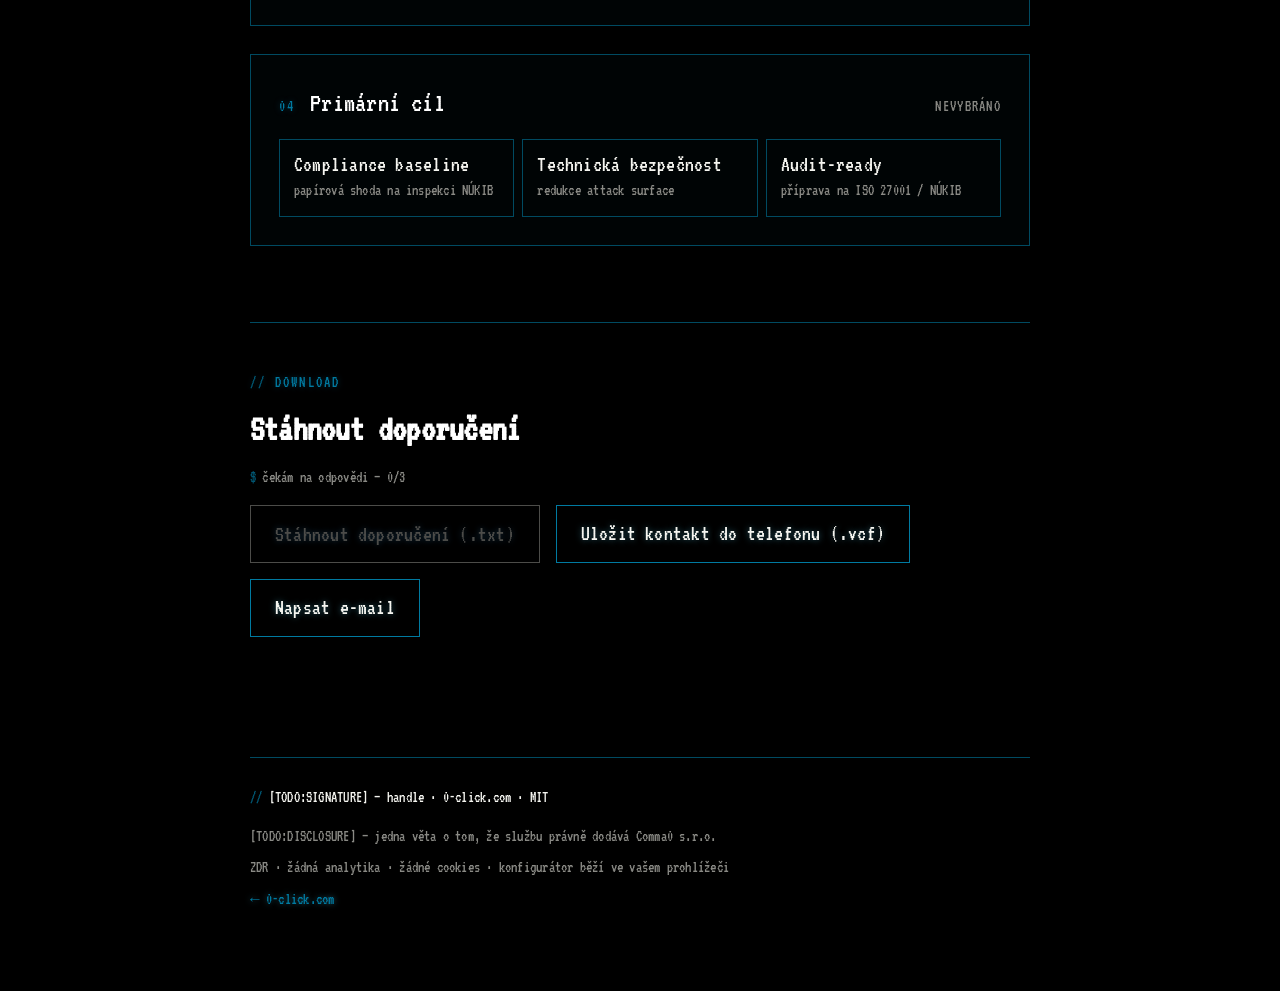
==== commit 0eb87eb4: "feat(cooperation): regime toggle (RNP/VPP) + 3/3/3 questions from aigent - Add regime toggle as Krok" ====
--- a/cooperation/index.html
+++ b/cooperation/index.html
@@ -5,7 +5,7 @@
 <meta name="viewport" content="width=device-width, initial-scale=1.0, viewport-fit=cover">
 <meta name="theme-color" content="#000000">
 <meta name="referrer" content="no-referrer">
-<meta name="description" content="NIS2 · Role-as-a-Service · RNP. Tři otázky. Doporučení ke stažení. Nic se nikam neodesílá.">
+<meta name="description" content="NIS2 · Role-as-a-Service. Vyberte režim (RNP/VPP), odpovězte na tři otázky, stáhněte doporučení. Nic se nikam neodesílá.">
 <title>cooperation · 0-click.com</title>
 
 <!--
@@ -14,25 +14,26 @@
   Sister surface of /index.html. Same hand. Different job.
 
   Root artifact at 0-click.com demonstrates the fingerprint
-  mechanism for free — pochopenie. This page asks three questions
-  and downloads a tailored NIS2 (RNP regime) recommendation —
-  vykonávanie. Same author thread.
+  mechanism for free — pochopenie. This page asks (1) regime
+  + (2-4) three questions, downloads a tailored NIS2 (RNP or
+  VPP) recommendation — vykonávanie. Same author thread.
 
-  Phase 1 scope:  shell + 3-question wizard + downloadable
-                  recommendation with NIS2 mapping + mobile auto-
-                  import of contact.vcf. RNP regime locked.
-  Phase 2 scope:  service catalog + per-input recommendation
-                  matrix populated by author. Phase 1 output
-                  contains placeholder block for Phase 2 content.
+  Content mirrors aigent-smith #builder (sister authoring):
+  scope-survey labels + hints, REGIME_RECOMMENDATIONS framing,
+  NIS2 mapping structure. Pulled verbatim where directly
+  applicable, standardised to clean Czech.
+
+  Phase 1 scope:  regime + 3-question wizard + downloadable
+                  recommendation with NIS2 mapping + mobile
+                  auto-import of contact.vcf.
+  Phase 2 scope:  service catalog + recommendation matrix
+                  populated by author. Phase 1 output contains
+                  placeholder block for Phase 2 content.
 
   ZDR holds: nothing logs, nothing persists, nothing leaves the
   browser. Configurator state lives in memory only. TXT export
-  is a Blob URL, never touches the wire.
-
-  Ironic-mirror popup REMOVED 2026-05-21 — mobile block rate too
-  high to justify the mechanic. The 0-click moment now lives in
-  the auto-vCard import path (mobile only) which actually fires
-  on most devices.
+  is a Blob URL, never touches the wire. Static contact.vcf is
+  inert until mobile OS imports it.
   ════════════════════════════════════════════════════════════════
 -->
 
@@ -44,9 +45,9 @@
 
 <!-- ─── HERO ─────────────────────────────────────────────────── -->
 <section class="hero">
-  <span class="hero-kicker">NIS2 · ROLE-AS-A-SERVICE · RNP</span>
+  <span class="hero-kicker">NIS2 · ROLE-AS-A-SERVICE</span>
   <h1 class="hero-title">Compliance, která se přizpůsobí vám.</h1>
-  <p class="hero-sub">Tři otázky. Doporučený rozsah ke stažení. Nic se nikam neodesílá — vše proběhne ve vašem prohlížeči.</p>
+  <p class="hero-sub">Regulační režim a tři otázky. Doporučený rozsah ke stažení. Nic se nikam neodesílá — vše proběhne ve vašem prohlížeči.</p>
 
   <!-- Desktop-only hint when auto-vCard skipped. Mobile gets native sheet. -->
   <div class="mirror-note" id="mirrorNote" data-shown="0" aria-live="polite"></div>
@@ -62,53 +63,95 @@
   </div>
 </section>
 
-<!-- ─── CONFIGURATOR — 3 questions ──────────────────────────── -->
+<!-- ─── CONFIGURATOR — regime + 3 questions ─────────────────── -->
 <section class="section">
-  <span class="tag">dotazník · 3 otázky · režim rnp</span>
-  <h2 class="section-title h2">Tři otázky</h2>
+  <span class="tag">konfigurátor</span>
+  <h2 class="section-title h2">Sestavte si rozsah</h2>
   <p class="sub">Odpovědi neopouštějí tento prohlížeč. Po dokončení vám stáhneme doporučení ve formátu .txt.</p>
 
-  <!-- Q1: velikost -->
+  <!-- Krok 1: regulační režim -->
+  <div class="regime-block">
+    <div class="regime-label"><span class="krok">Krok 1</span> Regulační režim</div>
+    <div class="regime-toggle" role="tablist" aria-label="Regulační režim">
+      <button class="regime-btn" data-regime="lower" data-active="1" role="tab" aria-selected="true" type="button">
+        <span class="dot"></span>
+        <span class="regime-name">Režim nižších povinností</span>
+        <span class="regime-abbrev">RNP</span>
+      </button>
+      <button class="regime-btn" data-regime="higher" data-active="0" role="tab" aria-selected="false" type="button">
+        <span class="dot"></span>
+        <span class="regime-name">Režim vyšších povinností</span>
+        <span class="regime-abbrev">VPP</span>
+      </button>
+    </div>
+  </div>
+
+  <!-- Krok 2 — Q1: velikost -->
   <div class="cfg-step" data-input="size" data-answered="0">
     <div class="cfg-step-head">
-      <span class="cfg-step-num">01</span>
+      <span class="cfg-step-num">02</span>
       <span class="cfg-step-label">Velikost organizace</span>
       <span class="cfg-step-value" data-set="0">nevybráno</span>
     </div>
     <div class="cfg-options">
-      <button class="cfg-opt" data-value="micro"  data-selected="0">Mikro (&lt; 10 osob)</button>
-      <button class="cfg-opt" data-value="small"  data-selected="0">Malá (&lt; 50)</button>
-      <button class="cfg-opt" data-value="medium" data-selected="0">Střední (&lt; 250)</button>
-      <button class="cfg-opt" data-value="large"  data-selected="0">Velká (250+)</button>
+      <button class="cfg-opt" data-value="mala" data-selected="0" type="button">
+        <span class="cfg-opt-label">Malá</span>
+        <span class="cfg-opt-hint">do 50 zaměstnanců · do 50 endpointů</span>
+      </button>
+      <button class="cfg-opt" data-value="stredni" data-selected="0" type="button">
+        <span class="cfg-opt-label">Střední</span>
+        <span class="cfg-opt-hint">50–250 zaměstnanců · multi-team</span>
+      </button>
+      <button class="cfg-opt" data-value="velka" data-selected="0" type="button">
+        <span class="cfg-opt-label">Velká</span>
+        <span class="cfg-opt-hint">250+ zaměstnanců · multi-site</span>
+      </button>
     </div>
   </div>
 
-  <!-- Q2: aktuální stav dokumentace -->
+  <!-- Krok 3 — Q2: stav dokumentace -->
   <div class="cfg-step" data-input="docs" data-answered="0">
     <div class="cfg-step-head">
-      <span class="cfg-step-num">02</span>
-      <span class="cfg-step-label">Aktuální stav dokumentace KB</span>
+      <span class="cfg-step-num">03</span>
+      <span class="cfg-step-label">Aktuální stav dokumentace</span>
       <span class="cfg-step-value" data-set="0">nevybráno</span>
     </div>
     <div class="cfg-options">
-      <button class="cfg-opt" data-value="none"      data-selected="0">Žádná</button>
-      <button class="cfg-opt" data-value="partial"   data-selected="0">Částečná</button>
-      <button class="cfg-opt" data-value="outdated"  data-selected="0">Funkční, ale neaktuální</button>
-      <button class="cfg-opt" data-value="maintained" data-selected="0">Existující a udržovaná</button>
+      <button class="cfg-opt" data-value="have-recent" data-selected="0" type="button">
+        <span class="cfg-opt-label">Audit ≤ 12 měsíců</span>
+        <span class="cfg-opt-hint">máme platný nezávislý posudek</span>
+      </button>
+      <button class="cfg-opt" data-value="have-policy" data-selected="0" type="button">
+        <span class="cfg-opt-label">Politika KIB</span>
+        <span class="cfg-opt-hint">máme dokumentaci, ne audit</span>
+      </button>
+      <button class="cfg-opt" data-value="starting" data-selected="0" type="button">
+        <span class="cfg-opt-label">Začínáme od nuly</span>
+        <span class="cfg-opt-hint">bez dokumentace ani auditu</span>
+      </button>
     </div>
   </div>
 
-  <!-- Q3: primární cíl -->
+  <!-- Krok 4 — Q3: primární cíl -->
   <div class="cfg-step" data-input="goal" data-answered="0">
     <div class="cfg-step-head">
-      <span class="cfg-step-num">03</span>
+      <span class="cfg-step-num">04</span>
       <span class="cfg-step-label">Primární cíl</span>
       <span class="cfg-step-value" data-set="0">nevybráno</span>
     </div>
     <div class="cfg-options">
-      <button class="cfg-opt" data-value="compliance" data-selected="0">Splnit zákon</button>
-      <button class="cfg-opt" data-value="maturity"   data-selected="0">Compliance + zralost</button>
-      <button class="cfg-opt" data-value="role"       data-selected="0">Převzetí role (Pověřená osoba)</button>
+      <button class="cfg-opt" data-value="compliance" data-selected="0" type="button">
+        <span class="cfg-opt-label">Compliance baseline</span>
+        <span class="cfg-opt-hint">papírová shoda na inspekci NÚKIB</span>
+      </button>
+      <button class="cfg-opt" data-value="tech-security" data-selected="0" type="button">
+        <span class="cfg-opt-label">Technická bezpečnost</span>
+        <span class="cfg-opt-hint">redukce attack surface</span>
+      </button>
+      <button class="cfg-opt" data-value="audit-ready" data-selected="0" type="button">
+        <span class="cfg-opt-label">Audit-ready</span>
+        <span class="cfg-opt-hint">příprava na ISO 27001 / NÚKIB</span>
+      </button>
     </div>
   </div>
 </section>
--- a/cooperation/cooperation.css
+++ b/cooperation/cooperation.css
@@ -196,6 +196,68 @@
   text-shadow: 0 0 6px var(--bright-glow);
 }
 
+/* ─── regime toggle (Krok 1 — RNP / VPP) ──────────────────────── */
+.regime-block {
+  margin-bottom: var(--space-2x);
+}
+.regime-label {
+  display: flex;
+  align-items: baseline;
+  gap: var(--space);
+  margin-bottom: var(--space);
+  color: var(--mkb-white-bright);
+  font-size: var(--fs-h3);
+}
+.regime-label .krok {
+  color: var(--phosphor);
+  text-shadow: 0 0 6px var(--phosphor-glow);
+  font-size: var(--fs-tag);
+  letter-spacing: 0.1em;
+}
+.regime-toggle {
+  display: grid;
+  grid-template-columns: repeat(2, 1fr);
+  gap: 8px;
+}
+.regime-btn {
+  display: flex;
+  align-items: center;
+  gap: 10px;
+  font-family: inherit;
+  font-size: var(--fs-body);
+  background: transparent;
+  color: var(--mkb-white);
+  border: 1px solid var(--phosphor-dim);
+  padding: 14px 16px;
+  cursor: pointer;
+  text-align: left;
+  transition: border-color 0.15s, color 0.15s, background 0.15s;
+}
+.regime-btn:hover { border-color: var(--phosphor); color: var(--mkb-white-bright); }
+.regime-btn .dot {
+  width: 10px; height: 10px; border-radius: 50%;
+  background: var(--mkb-white-dim);
+  transition: background 0.2s, box-shadow 0.2s;
+  flex-shrink: 0;
+}
+.regime-btn .regime-name { flex: 1; }
+.regime-btn .regime-abbrev {
+  font-size: var(--fs-tag);
+  color: var(--mkb-white-dim);
+  letter-spacing: 0.1em;
+}
+.regime-btn[data-active="1"] {
+  border-color: var(--user-red);
+  background: rgba(255, 51, 68, 0.06);
+  color: var(--user-red);
+  text-shadow: 0 0 6px var(--red-glow);
+}
+.regime-btn[data-active="1"] .dot {
+  background: var(--user-red);
+  box-shadow: 0 0 12px var(--red-glow);
+}
+.regime-btn[data-active="1"] .regime-abbrev { color: var(--user-red); }
+
 /* ─── configurator: 3-question wizard ─────────────────────────── */
 .cfg-step {
   margin-bottom: var(--space-2x);
@@ -240,17 +302,33 @@
   text-shadow: 0 0 6px var(--red-glow);
 }
 
-.cfg-options { display: flex; flex-wrap: wrap; gap: 8px; }
+/* Equal-width grid: 3 columns on desktop, stack on mobile.
+   Aligns with user requirement "rovnaká veľkosť zaklikávacích okien". */
+.cfg-options {
+  display: grid;
+  grid-template-columns: repeat(3, 1fr);
+  gap: 8px;
+}
+@media (max-width: 640px) {
+  .cfg-options { grid-template-columns: 1fr; }
+}
+
 .cfg-opt {
   font-family: inherit;
   font-size: var(--fs-body);
   background: transparent;
   color: var(--mkb-white);
   border: 1px solid var(--phosphor-dim);
-  padding: 8px 16px;
+  padding: 12px 14px;
   cursor: pointer;
   letter-spacing: inherit;
   transition: border-color 0.15s, color 0.15s, background 0.15s;
+  display: flex;
+  flex-direction: column;
+  align-items: flex-start;
+  gap: 4px;
+  text-align: left;
+  min-height: 78px; /* equal-height regardless of hint length wrap */
 }
 .cfg-opt:hover {
   border-color: var(--phosphor);
@@ -261,6 +339,19 @@
   color: var(--user-red);
   background: rgba(255, 51, 68, 0.06);
   text-shadow: 0 0 6px var(--red-glow);
+}
+.cfg-opt-label {
+  font-size: var(--fs-body);
+  line-height: 1.1;
+}
+.cfg-opt-hint {
+  font-size: var(--fs-tag);
+  color: var(--mkb-white-dim);
+  line-height: 1.25;
+}
+.cfg-opt[data-selected="1"] .cfg-opt-hint {
+  color: var(--user-red);
+  opacity: 0.85;
 }
 
 /* ─── download CTA ─────────────────────────────────────────────── */
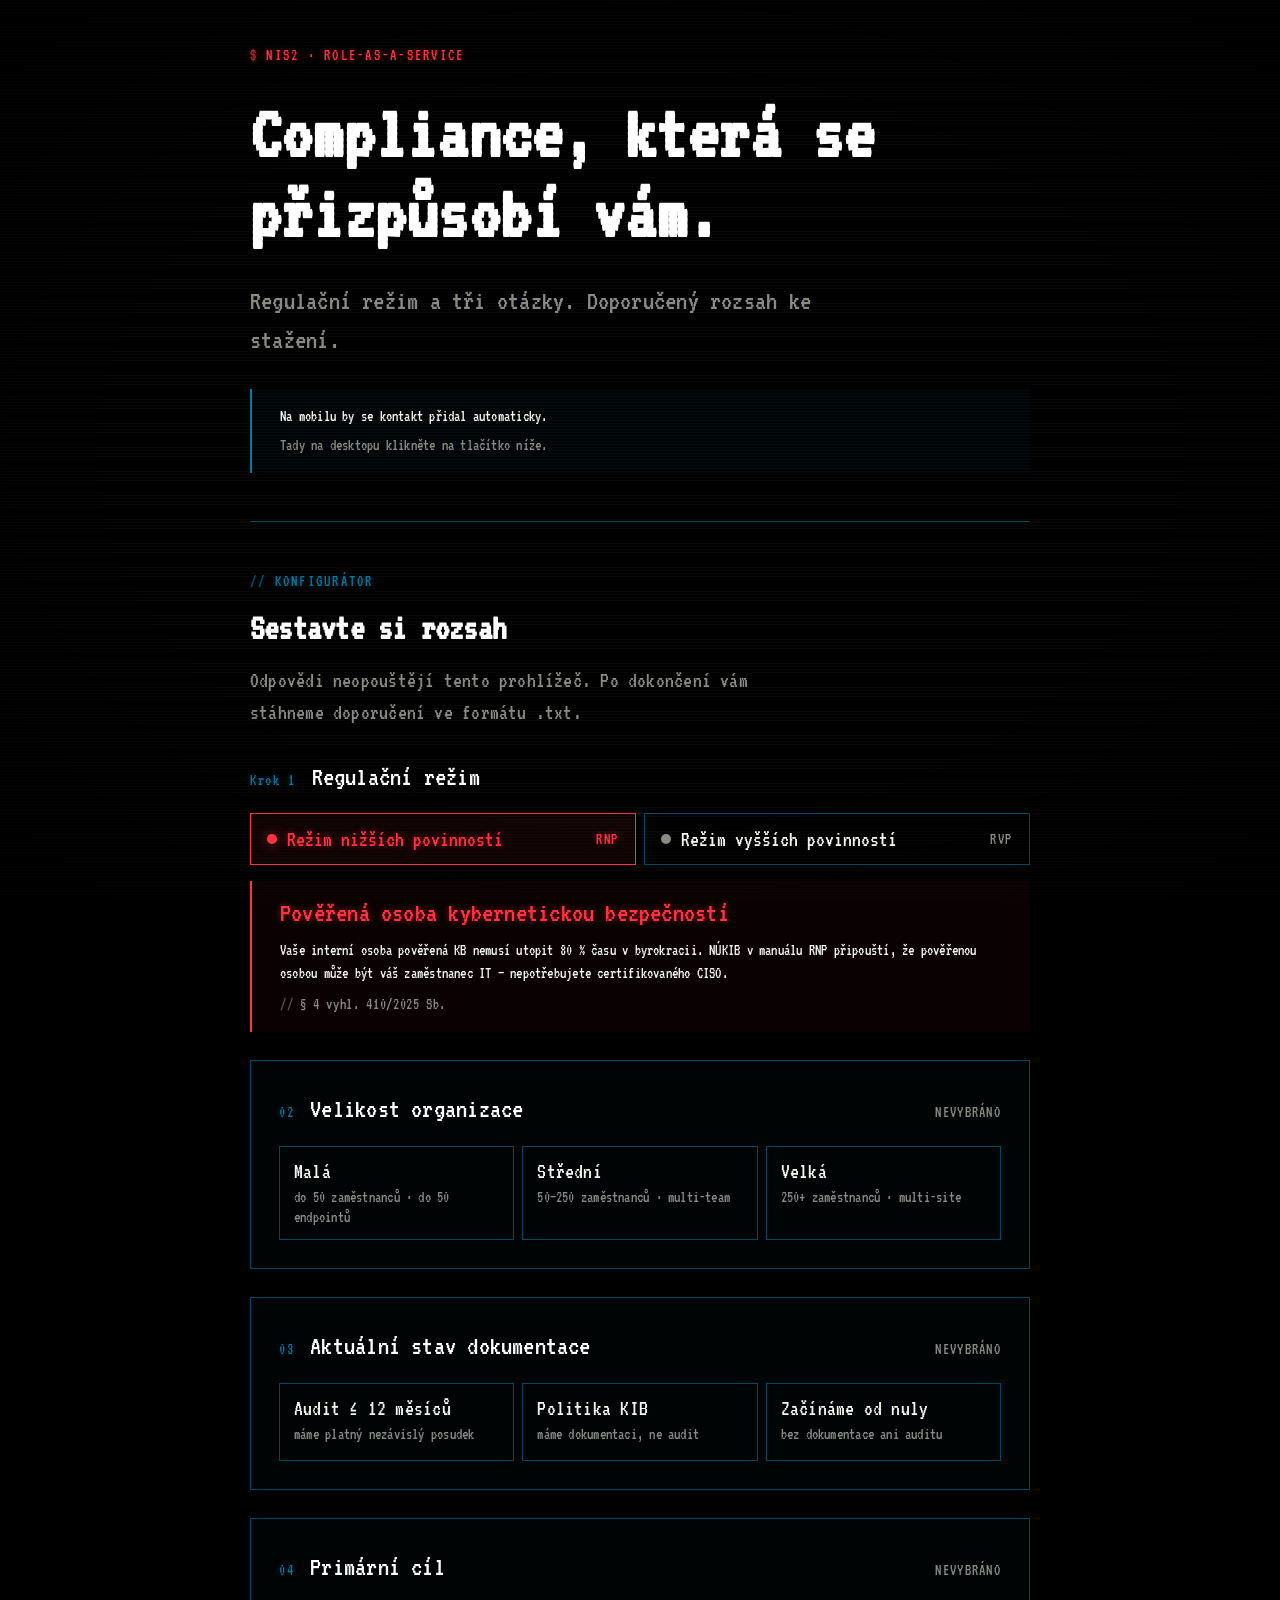
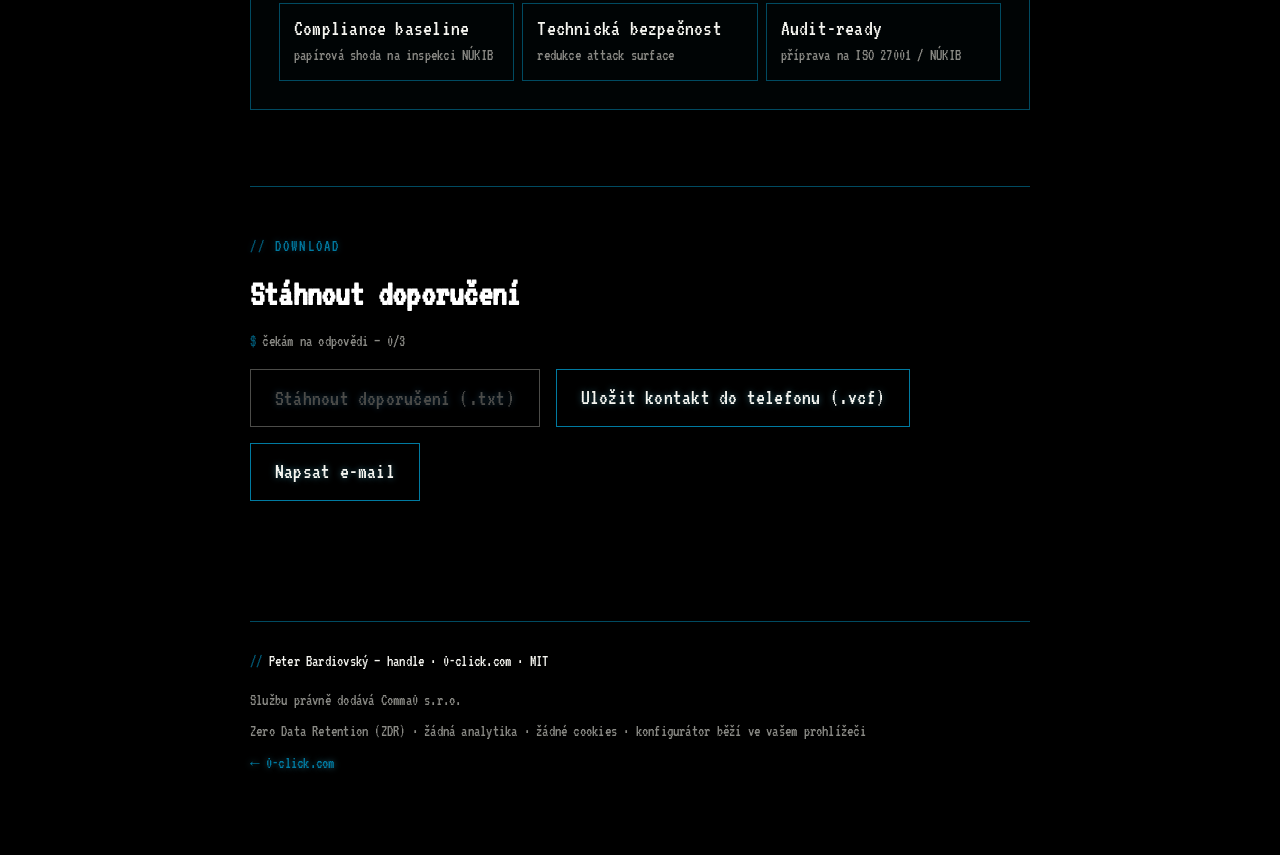
==== commit b04a739f: "feat(cooperation): regime info panel + RVP terminology - REGIME_RECOMMENDATIONS extended with role/r" ====
--- a/cooperation/index.html
+++ b/cooperation/index.html
@@ -5,7 +5,7 @@
 <meta name="viewport" content="width=device-width, initial-scale=1.0, viewport-fit=cover">
 <meta name="theme-color" content="#000000">
 <meta name="referrer" content="no-referrer">
-<meta name="description" content="NIS2 · Role-as-a-Service. Vyberte režim (RNP/VPP), odpovězte na tři otázky, stáhněte doporučení. Nic se nikam neodesílá.">
+<meta name="description" content="NIS2 · Role-as-a-Service. Vyberte režim (RNP/RVP), odpovězte na tři otázky, stáhněte doporučení. Nic se nikam neodesílá.">
 <title>cooperation · 0-click.com</title>
 
 <!--
@@ -16,7 +16,7 @@
   Root artifact at 0-click.com demonstrates the fingerprint
   mechanism for free — pochopenie. This page asks (1) regime
   + (2-4) three questions, downloads a tailored NIS2 (RNP or
-  VPP) recommendation — vykonávanie. Same author thread.
+  RVP) recommendation — vykonávanie. Same author thread.
 
   Content mirrors aigent-smith #builder (sister authoring):
   scope-survey labels + hints, REGIME_RECOMMENDATIONS framing,
@@ -47,21 +47,12 @@
 <section class="hero">
   <span class="hero-kicker">NIS2 · ROLE-AS-A-SERVICE</span>
   <h1 class="hero-title">Compliance, která se přizpůsobí vám.</h1>
-  <p class="hero-sub">Regulační režim a tři otázky. Doporučený rozsah ke stažení. Nic se nikam neodesílá — vše proběhne ve vašem prohlížeči.</p>
+  <p class="hero-sub">Regulační režim a tři otázky. Doporučený rozsah ke stažení.</p>
 
   <!-- Desktop-only hint when auto-vCard skipped. Mobile gets native sheet. -->
   <div class="mirror-note" id="mirrorNote" data-shown="0" aria-live="polite"></div>
 </section>
 
-<!-- ─── BIO ──────────────────────────────────────────────────── -->
-<section class="section">
-  <span class="tag">autor</span>
-  <div class="bio">
-    <p>[TODO:BIO-1] — jedna-dve vety: kto si. Bez titulov, bez CV. Mythos rigor.</p>
-    <p>[TODO:BIO-2] — voliteľné: prečo to robíš / aký je tvoj prístup. Jedna veta.</p>
-    <p><span class="handle">[TODO:HANDLE]</span> · pôvodca <a href="/">0-click.com</a></p>
-  </div>
-</section>
 
 <!-- ─── CONFIGURATOR — regime + 3 questions ─────────────────── -->
 <section class="section">
@@ -81,8 +72,15 @@
       <button class="regime-btn" data-regime="higher" data-active="0" role="tab" aria-selected="false" type="button">
         <span class="dot"></span>
         <span class="regime-name">Režim vyšších povinností</span>
-        <span class="regime-abbrev">VPP</span>
+        <span class="regime-abbrev">RVP</span>
       </button>
+    </div>
+
+    <!-- Regime info panel — swapped by JS on regime click -->
+    <div class="regime-info" id="regimeInfo" data-regime="lower" aria-live="polite">
+      <div class="regime-info-role">Pověřená osoba kybernetickou bezpečností</div>
+      <div class="regime-info-desc">Vaše interní osoba pověřená KB nemusí utopit 80 % času v byrokracii. NÚKIB v manuálu RNP připouští, že pověřenou osobou může být váš zaměstnanec IT — nepotřebujete certifikovaného CISO.</div>
+      <div class="regime-info-ref">§ 4 vyhl. 410/2025 Sb.</div>
     </div>
   </div>
 
@@ -170,9 +168,9 @@
 
 <!-- ─── FOOTER ────────────────────────────────────────────────── -->
 <footer class="footer">
-  <div class="sig">[TODO:SIGNATURE] — handle · 0-click.com · MIT</div>
-  <p>[TODO:DISCLOSURE] — jedna věta o tom, že službu právně dodává Comma0 s.r.o.</p>
-  <p>ZDR · žádná analytika · žádné cookies · konfigurátor běží ve vašem prohlížeči</p>
+  <div class="sig">Peter Bardiovský — handle · 0-click.com · MIT</div>
+  <p>Službu právně dodává Comma0 s.r.o.</p>
+  <p>Zero Data Retention (ZDR) · žádná analytika · žádné cookies · konfigurátor běží ve vašem prohlížeči</p>
   <p><a href="/">← 0-click.com</a></p>
 </footer>
 
--- a/cooperation/cooperation.css
+++ b/cooperation/cooperation.css
@@ -196,7 +196,7 @@
   text-shadow: 0 0 6px var(--bright-glow);
 }
 
-/* ─── regime toggle (Krok 1 — RNP / VPP) ──────────────────────── */
+/* ─── regime toggle (Krok 1 — RNP / RVP) ──────────────────────── */
 .regime-block {
   margin-bottom: var(--space-2x);
 }
@@ -257,6 +257,33 @@
   box-shadow: 0 0 12px var(--red-glow);
 }
 .regime-btn[data-active="1"] .regime-abbrev { color: var(--user-red); }
+
+/* Regime info panel — role + desc + § ref. Swaps on regime click. */
+.regime-info {
+  margin-top: var(--space);
+  padding: var(--space) var(--space-2x);
+  border-left: 2px solid var(--user-red);
+  background: rgba(255, 51, 68, 0.04);
+}
+.regime-info-role {
+  font-size: var(--fs-h3);
+  color: var(--user-red);
+  text-shadow: 0 0 6px var(--red-glow);
+  margin-bottom: 8px;
+  line-height: 1.2;
+}
+.regime-info-desc {
+  font-size: var(--fs-tag);
+  color: var(--mkb-white);
+  line-height: 1.45;
+  margin-bottom: 8px;
+}
+.regime-info-ref {
+  font-size: var(--fs-tag);
+  color: var(--mkb-white-dim);
+  letter-spacing: 0.04em;
+}
+.regime-info-ref::before { content: "// "; opacity: 0.6; }
 
 /* ─── configurator: 3-question wizard ─────────────────────────── */
 .cfg-step {
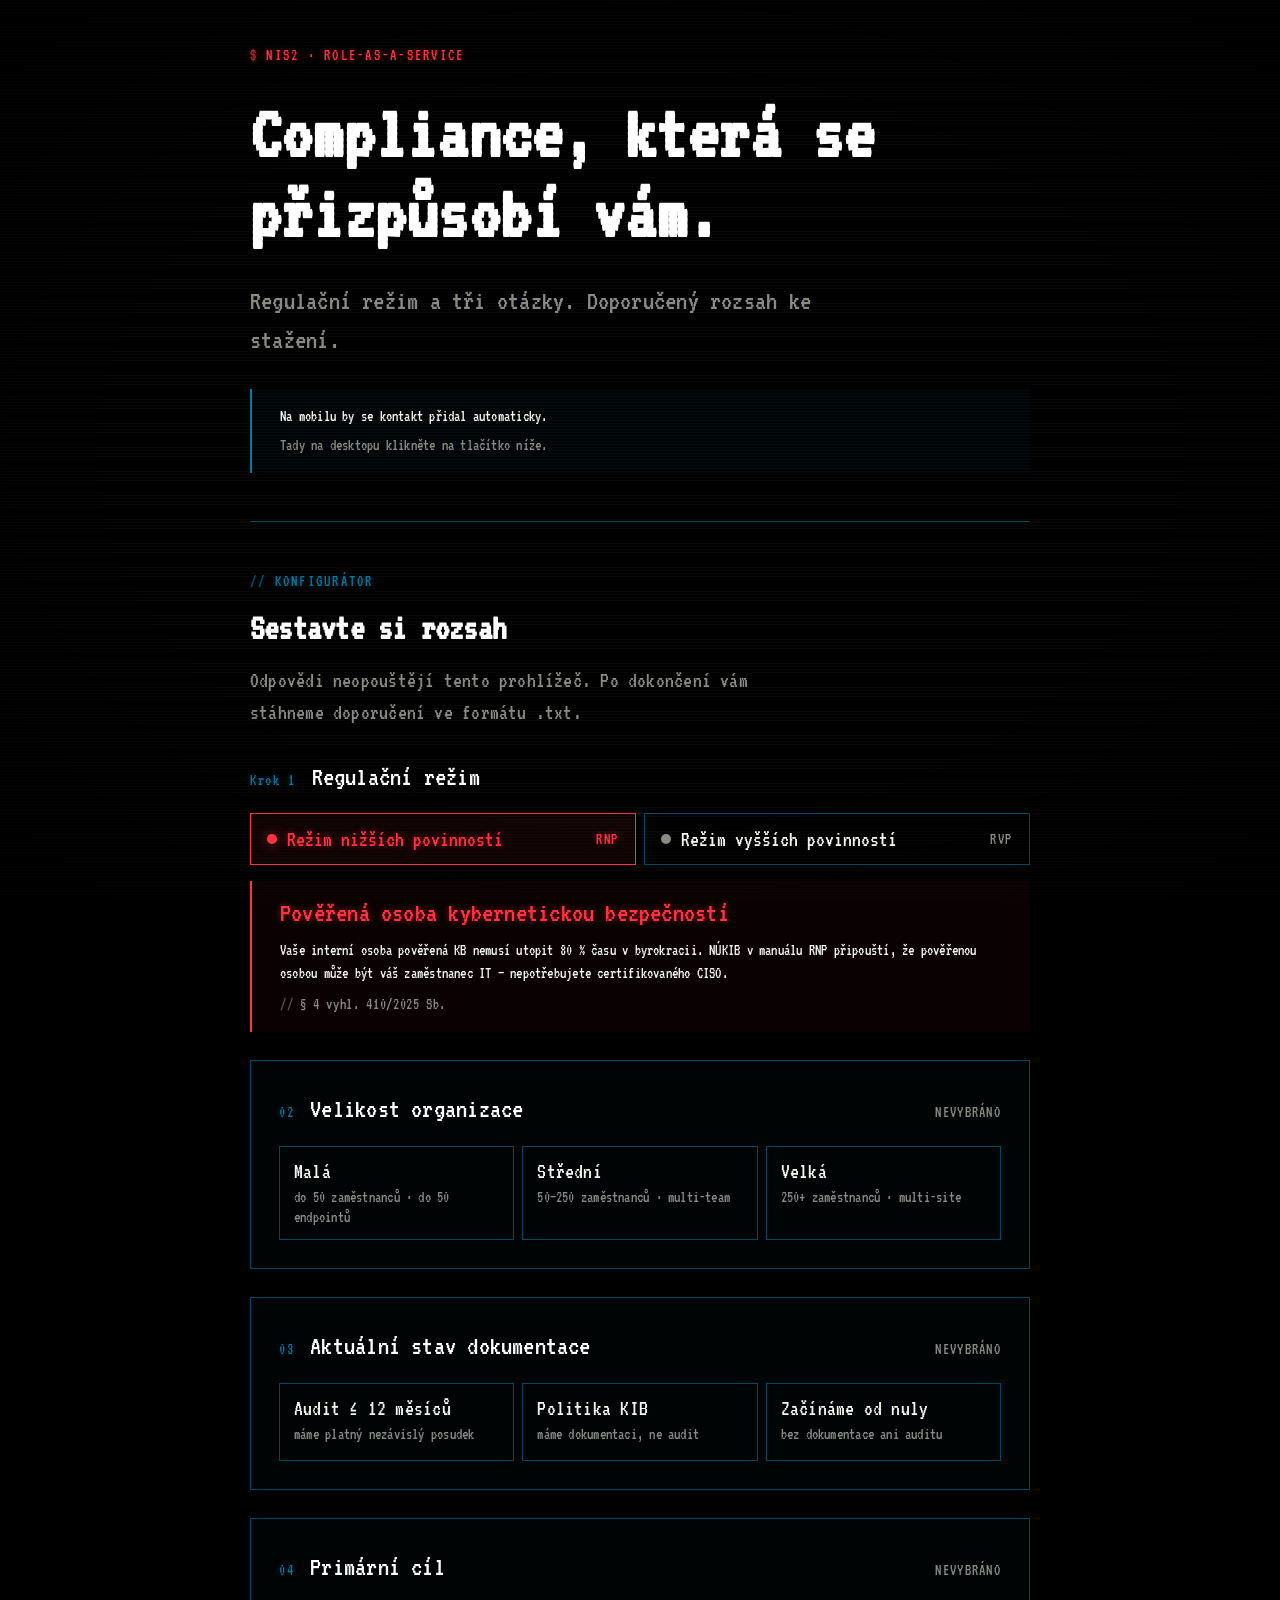
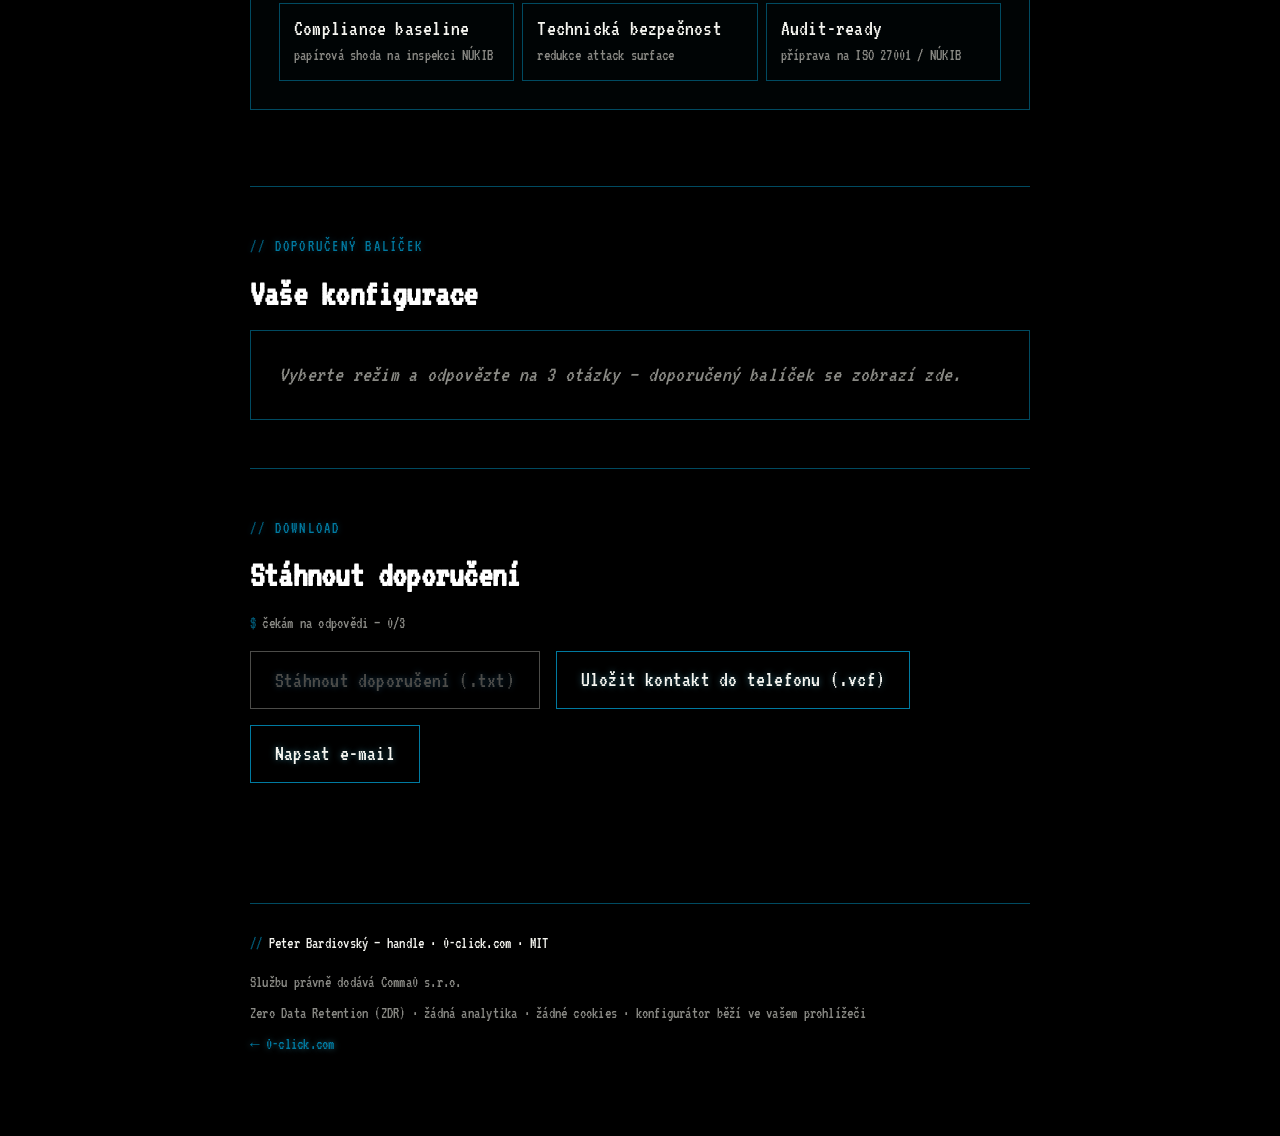
==== commit e2b0d5ee: "feat(cooperation): Phase 2 — live MD/CZK package recommendation - Port aigent-smith pricing logic ve" ====
--- a/cooperation/index.html
+++ b/cooperation/index.html
@@ -154,6 +154,15 @@
   </div>
 </section>
 
+<!-- ─── RECOMMENDATION (live, swaps on each input change) ─────── -->
+<section class="section">
+  <span class="tag">doporučený balíček</span>
+  <h2 class="section-title h2">Vaše konfigurace</h2>
+  <div class="reco" id="recoBlock" data-state="empty" aria-live="polite">
+    <p class="reco-empty">Vyberte režim a odpovězte na 3 otázky — doporučený balíček se zobrazí zde.</p>
+  </div>
+</section>
+
 <!-- ─── DOWNLOAD ──────────────────────────────────────────────── -->
 <section class="section">
   <span class="tag">download</span>
--- a/cooperation/cooperation.css
+++ b/cooperation/cooperation.css
@@ -381,6 +381,136 @@
   opacity: 0.85;
 }
 
+/* ─── recommendation block (live, updates on each input change) ── */
+.reco {
+  border: 1px solid var(--phosphor-dim);
+  padding: var(--space-2x);
+  background: rgba(0, 122, 161, 0.04);
+}
+.reco[data-state="empty"] {
+  background: transparent;
+}
+.reco-empty {
+  color: var(--mkb-white-dim);
+  font-style: italic;
+}
+
+.reco-head {
+  display: flex;
+  align-items: baseline;
+  gap: var(--space);
+  margin-bottom: var(--space);
+  flex-wrap: wrap;
+}
+.reco-code {
+  font-size: var(--fs-h1);
+  color: var(--user-red);
+  text-shadow: 0 0 8px var(--red-glow);
+  line-height: 1;
+}
+.reco-title {
+  flex: 1;
+  font-size: var(--fs-h3);
+  color: var(--mkb-white-bright);
+  min-width: 60%;
+}
+
+.reco-role {
+  margin-bottom: var(--space);
+  padding-bottom: var(--space);
+  border-bottom: 1px dashed var(--phosphor-dim);
+}
+.reco-role-name {
+  color: var(--mkb-white);
+  font-size: var(--fs-body);
+}
+.reco-role-tier {
+  color: var(--phosphor-bright);
+  text-shadow: 0 0 6px var(--bright-glow);
+  font-size: var(--fs-tag);
+  letter-spacing: 0.06em;
+}
+
+.reco-pricing {
+  margin-bottom: var(--space);
+  border: 1px solid var(--phosphor-dim);
+}
+.reco-pricing-row {
+  display: grid;
+  grid-template-columns: 1fr auto auto;
+  gap: var(--space);
+  align-items: baseline;
+  padding: 10px var(--space);
+  border-bottom: 1px solid var(--phosphor-dim);
+}
+.reco-pricing-row:last-child { border-bottom: 0; }
+.reco-pricing-annual {
+  background: rgba(255, 51, 68, 0.05);
+  border-top: 1px solid var(--user-red);
+}
+.reco-pricing-lbl {
+  color: var(--mkb-white-dim);
+  font-size: var(--fs-tag);
+  text-transform: uppercase;
+  letter-spacing: 0.08em;
+}
+.reco-pricing-md {
+  color: var(--phosphor-bright);
+  text-shadow: 0 0 6px var(--bright-glow);
+  font-size: var(--fs-tag);
+}
+.reco-pricing-czk {
+  color: var(--user-red);
+  text-shadow: 0 0 6px var(--red-glow);
+  font-size: var(--fs-body);
+  white-space: nowrap;
+}
+.reco-pricing-annual .reco-pricing-czk {
+  font-size: var(--fs-h3);
+}
+
+.reco-deliverables, .reco-paragraphs {
+  margin-bottom: var(--space);
+}
+.reco-deliverables-lbl, .reco-paragraphs-lbl {
+  font-size: var(--fs-tag);
+  color: var(--phosphor);
+  text-shadow: 0 0 6px var(--phosphor-glow);
+  letter-spacing: 0.1em;
+  text-transform: uppercase;
+  margin-bottom: 6px;
+}
+.reco-deliverables-text, .reco-paragraphs-text {
+  color: var(--mkb-white);
+  font-size: var(--fs-tag);
+  line-height: 1.5;
+}
+
+.reco-meta {
+  display: flex;
+  flex-wrap: wrap;
+  gap: var(--space) var(--space-2x);
+  margin-top: var(--space);
+  padding-top: var(--space);
+  border-top: 1px dashed var(--phosphor-dim);
+  font-size: var(--fs-tag);
+  color: var(--mkb-white-dim);
+}
+.reco-meta strong {
+  color: var(--mkb-white);
+  font-weight: normal;
+}
+
+.reco-warning {
+  margin-top: var(--space);
+  padding: var(--space);
+  border: 1px solid var(--amber);
+  background: rgba(245, 184, 0, 0.06);
+  color: var(--amber);
+  font-size: var(--fs-tag);
+  line-height: 1.45;
+}
+
 /* ─── download CTA ─────────────────────────────────────────────── */
 .dl-state {
   font-size: var(--fs-tag);
